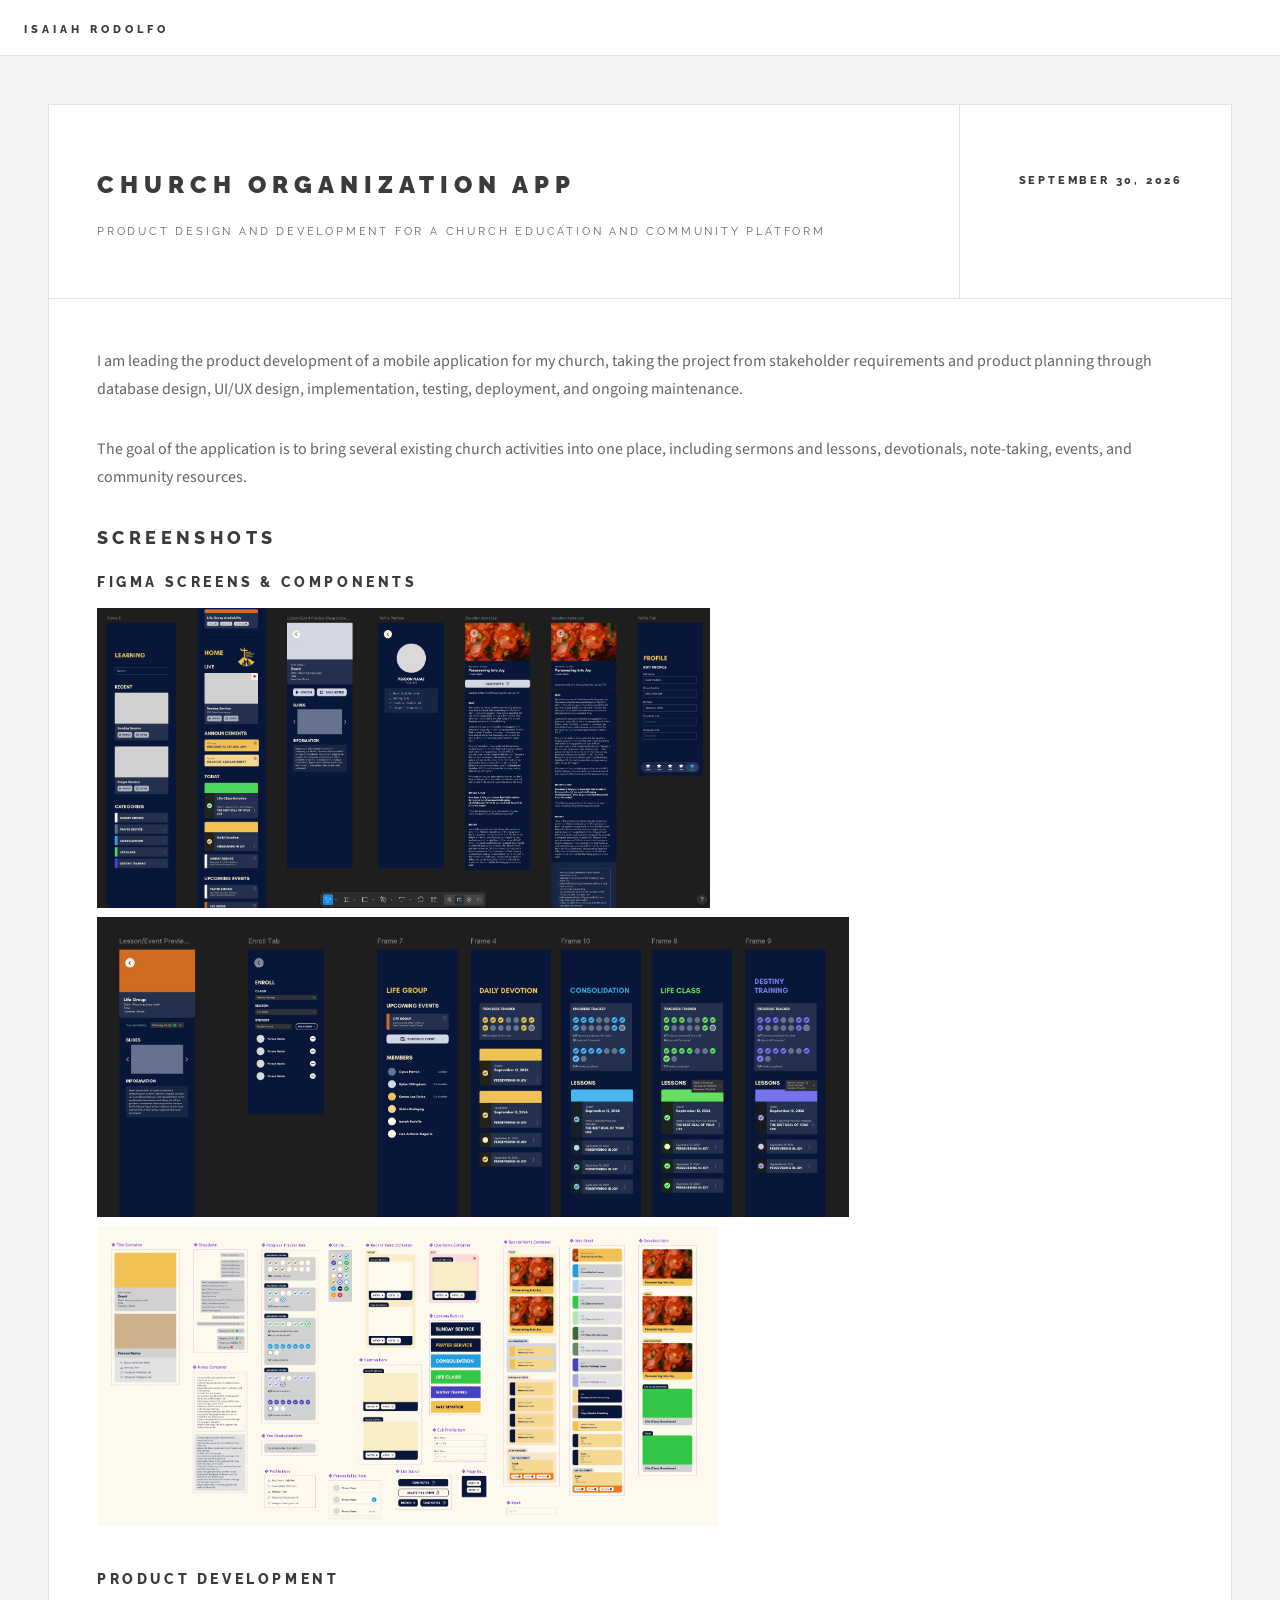
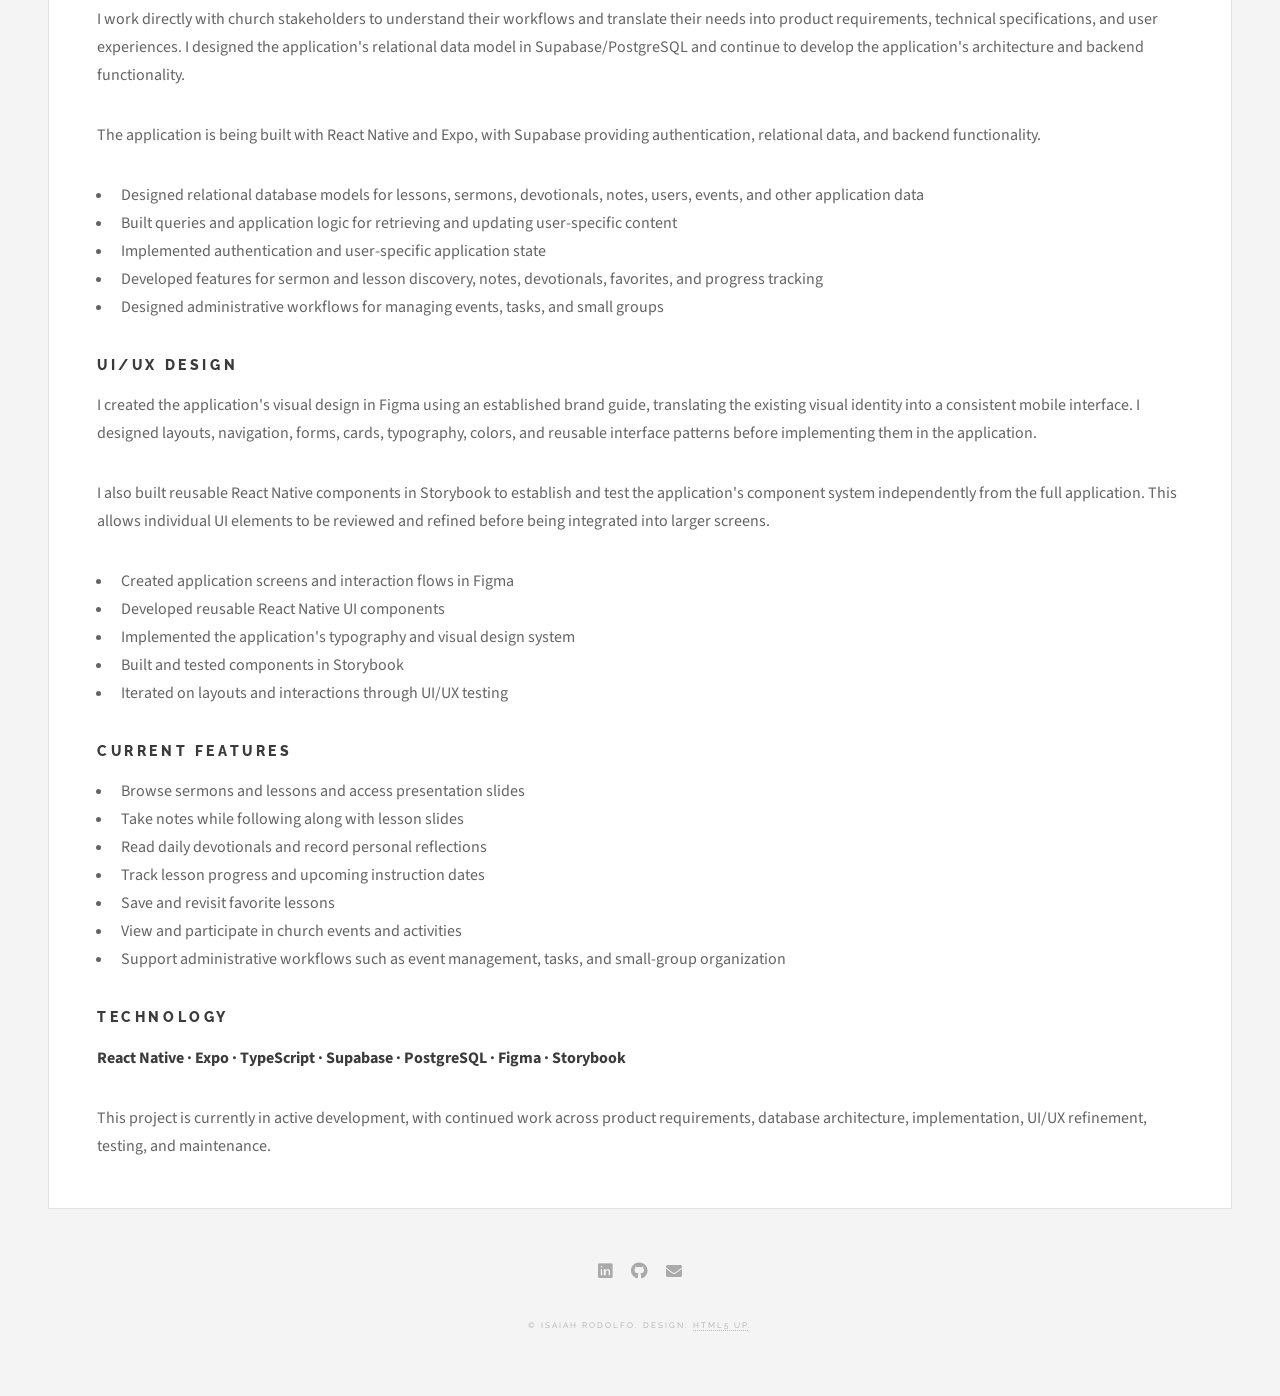
==== church-organization-app.html @ 01a7eeb7 "Change name of church app to church organization app html" ====
<!doctype html>
<!--
	Future Imperfect by HTML5 UP
	html5up.net | @ajlkn
	Free for personal and commercial use under the CCA 3.0 license (html5up.net/license)
-->
<html>
  <head>
    <title>Church Organization App - Isaiah Rodolfo</title>
    <meta charset="utf-8" />
    <meta
      name="viewport"
      content="width=device-width, initial-scale=1, user-scalable=no"
    />
    <link rel="stylesheet" href="assets/css/main.css" />
  </head>
  <body class="single is-preload">
    <div id="wrapper">
      <!-- Header -->
      <header id="header">
        <h1><a href="index.html">Isaiah Rodolfo</a></h1>
      </header>

      <!-- Main -->
      <div id="main">
        <article class="post">
          <header>
            <div class="title">
              <h2><a href="#">Church Organization App</a></h2>
              <p>
                Product design and development for a church education and
                community platform
              </p>
            </div>

            <div class="meta">
              <time class="published" datetime="2026-09-30">
                September 30, 2026
              </time>
            </div>
          </header>

          <p>
            I am leading the product development of a mobile application for my
            church, taking the project from stakeholder requirements and product
            planning through database design, UI/UX design, implementation,
            testing, deployment, and ongoing maintenance.
          </p>

          <p>
            The goal of the application is to bring several existing church
            activities into one place, including sermons and lessons,
            devotionals, note-taking, events, and community resources.
          </p>

          <h2>Screenshots</h2>
          <h3>Figma Screens & Components</h3>
          <img
            height="300"
            src="images/church-organization-app/screens-1.png"
            alt=""
          />
          <img
            height="300"
            src="images/church-organization-app/screens-2.png"
            alt=""
          />
          <img
            height="300"
            src="images/church-organization-app/components.png"
            alt=""
          />
          <p></p>

          <h3>Product Development</h3>

          <p>
            I work directly with church stakeholders to understand their
            workflows and translate their needs into product requirements,
            technical specifications, and user experiences. I designed the
            application's relational data model in Supabase/PostgreSQL and
            continue to develop the application's architecture and backend
            functionality.
          </p>

          <p>
            The application is being built with React Native and Expo, with
            Supabase providing authentication, relational data, and backend
            functionality.
          </p>

          <ul>
            <li>
              Designed relational database models for lessons, sermons,
              devotionals, notes, users, events, and other application data
            </li>
            <li>
              Built queries and application logic for retrieving and updating
              user-specific content
            </li>
            <li>
              Implemented authentication and user-specific application state
            </li>
            <li>
              Developed features for sermon and lesson discovery, notes,
              devotionals, favorites, and progress tracking
            </li>
            <li>
              Designed administrative workflows for managing events, tasks, and
              small groups
            </li>
          </ul>

          <h3>UI/UX Design</h3>

          <p>
            I created the application's visual design in Figma using an
            established brand guide, translating the existing visual identity
            into a consistent mobile interface. I designed layouts, navigation,
            forms, cards, typography, colors, and reusable interface patterns
            before implementing them in the application.
          </p>

          <p>
            I also built reusable React Native components in Storybook to
            establish and test the application's component system independently
            from the full application. This allows individual UI elements to be
            reviewed and refined before being integrated into larger screens.
          </p>

          <ul>
            <li>Created application screens and interaction flows in Figma</li>
            <li>Developed reusable React Native UI components</li>
            <li>
              Implemented the application's typography and visual design system
            </li>
            <li>Built and tested components in Storybook</li>
            <li>Iterated on layouts and interactions through UI/UX testing</li>
          </ul>

          <h3>Current Features</h3>

          <ul>
            <li>Browse sermons and lessons and access presentation slides</li>
            <li>Take notes while following along with lesson slides</li>
            <li>Read daily devotionals and record personal reflections</li>
            <li>Track lesson progress and upcoming instruction dates</li>
            <li>Save and revisit favorite lessons</li>
            <li>View and participate in church events and activities</li>
            <li>
              Support administrative workflows such as event management, tasks,
              and small-group organization
            </li>
          </ul>

          <h3>Technology</h3>

          <p>
            <strong
              >React Native · Expo · TypeScript · Supabase · PostgreSQL · Figma
              · Storybook</strong
            >
          </p>

          <p>
            This project is currently in active development, with continued work
            across product requirements, database architecture, implementation,
            UI/UX refinement, testing, and maintenance.
          </p>

          <footer></footer>
        </article>
      </div>

      <!-- Footer -->
      <section id="footer">
        <ul class="icons">
          <li>
            <a
              href="https://www.linkedin.com/in/isaiah-rodolfo"
              class="icon solid brands fa-linkedin"
            >
              <span class="label">LinkedIn</span>
            </a>
          </li>

          <li>
            <a
              href="https://github.com/isaiahrodolfo"
              class="icon solid brands fa-github"
            >
              <span class="label">GitHub</span>
            </a>
          </li>

          <li>
            <a
              href="mailto:isaiahrodolfo@gmail.com"
              class="icon solid fa-envelope"
            >
              <span class="label">Email</span>
            </a>
          </li>
        </ul>

        <p class="copyright">
          &copy; Isaiah Rodolfo. Design:
          <a href="http://html5up.net">HTML5 UP</a>.
        </p>
      </section>
    </div>

    <!-- Scripts -->
    <script src="assets/js/jquery.min.js"></script>
    <script src="assets/js/browser.min.js"></script>
    <script src="assets/js/breakpoints.min.js"></script>
    <script src="assets/js/util.js"></script>
    <script src="assets/js/main.js"></script>
  </body>
</html>
---- assets/css/main.css ----
@import url(fontawesome-all.min.css);
@import url("https://fonts.googleapis.com/css?family=Source+Sans+Pro:400,700|Raleway:400,800,900");

/*
	Future Imperfect by HTML5 UP
	html5up.net | @ajlkn
	Free for personal and commercial use under the CCA 3.0 license (html5up.net/license)
*/

html,
body,
div,
span,
applet,
object,
iframe,
h1,
h2,
h3,
h4,
h5,
h6,
p,
blockquote,
pre,
a,
abbr,
acronym,
address,
big,
cite,
code,
del,
dfn,
em,
img,
ins,
kbd,
q,
s,
samp,
small,
strike,
strong,
sub,
sup,
tt,
var,
b,
u,
i,
center,
dl,
dt,
dd,
ol,
ul,
li,
fieldset,
form,
label,
legend,
table,
caption,
tbody,
tfoot,
thead,
tr,
th,
td,
article,
aside,
canvas,
details,
embed,
figure,
figcaption,
footer,
header,
hgroup,
menu,
nav,
output,
ruby,
section,
summary,
time,
mark,
audio,
video {
  margin: 0;
  padding: 0;
  border: 0;
  font-size: 100%;
  font: inherit;
  vertical-align: baseline;
}

article,
aside,
details,
figcaption,
figure,
footer,
header,
hgroup,
menu,
nav,
section {
  display: block;
}

body {
  line-height: 1;
}

ol,
ul {
  list-style: none;
}

blockquote,
q {
  quotes: none;
}

blockquote:before,
blockquote:after,
q:before,
q:after {
  content: "";
  content: none;
}

table {
  border-collapse: collapse;
  border-spacing: 0;
}

body {
  -webkit-text-size-adjust: none;
}

mark {
  background-color: transparent;
  color: inherit;
}

input::-moz-focus-inner {
  border: 0;
  padding: 0;
}

input,
select,
textarea {
  -moz-appearance: none;
  -webkit-appearance: none;
  -ms-appearance: none;
  appearance: none;
}

/* Basic */

@-ms-viewport {
  width: device-width;
}

body {
  -ms-overflow-style: scrollbar;
}

@media screen and (max-width: 480px) {
  html,
  body {
    min-width: 320px;
  }
}

html {
  box-sizing: border-box;
}

*,
*:before,
*:after {
  box-sizing: inherit;
}

body {
  background: #f4f4f4;
}

body.is-preload *,
body.is-preload *:before,
body.is-preload *:after {
  -moz-animation: none !important;
  -webkit-animation: none !important;
  -ms-animation: none !important;
  animation: none !important;
  -moz-transition: none !important;
  -webkit-transition: none !important;
  -ms-transition: none !important;
  transition: none !important;
}

/* Type */

body,
input,
select,
textarea {
  color: #646464;
  font-family: "Source Sans Pro", Helvetica, sans-serif;
  font-size: 14pt;
  font-weight: 400;
  line-height: 1.75;
}

@media screen and (max-width: 1680px) {
  body,
  input,
  select,
  textarea {
    font-size: 12pt;
  }
}

@media screen and (max-width: 1280px) {
  body,
  input,
  select,
  textarea {
    font-size: 12pt;
  }
}

@media screen and (max-width: 980px) {
  body,
  input,
  select,
  textarea {
    font-size: 12pt;
  }
}

@media screen and (max-width: 736px) {
  body,
  input,
  select,
  textarea {
    font-size: 12pt;
  }
}

@media screen and (max-width: 480px) {
  body,
  input,
  select,
  textarea {
    font-size: 12pt;
  }
}

a {
  -moz-transition:
    color 0.2s ease,
    border-bottom-color 0.2s ease;
  -webkit-transition:
    color 0.2s ease,
    border-bottom-color 0.2s ease;
  -ms-transition:
    color 0.2s ease,
    border-bottom-color 0.2s ease;
  transition:
    color 0.2s ease,
    border-bottom-color 0.2s ease;
  border-bottom: dotted 1px rgba(160, 160, 160, 0.65);
  color: inherit;
  text-decoration: none;
}

a:before {
  -moz-transition: color 0.2s ease;
  -webkit-transition: color 0.2s ease;
  -ms-transition: color 0.2s ease;
  transition: color 0.2s ease;
}

a:hover {
  border-bottom-color: transparent;
  color: #2ebaae !important;
}

a:hover:before {
  color: #2ebaae !important;
}

strong,
b {
  color: #3c3b3b;
  font-weight: 700;
}

em,
i {
  font-style: italic;
}

p {
  margin: 0 0 2em 0;
}

h1,
h2,
h3,
h4,
h5,
h6 {
  color: #3c3b3b;
  font-family: "Raleway", Helvetica, sans-serif;
  font-weight: 800;
  letter-spacing: 0.25em;
  line-height: 1.65;
  margin: 0 0 1em 0;
  text-transform: uppercase;
}

h1 a,
h2 a,
h3 a,
h4 a,
h5 a,
h6 a {
  color: inherit;
  border-bottom: 0;
}

h2 {
  font-size: 1.1em;
}

h3 {
  font-size: 0.9em;
}

h4 {
  font-size: 0.7em;
}

h5 {
  font-size: 0.7em;
}

h6 {
  font-size: 0.7em;
}

sub {
  font-size: 0.8em;
  position: relative;
  top: 0.5em;
}

sup {
  font-size: 0.8em;
  position: relative;
  top: -0.5em;
}

blockquote {
  border-left: solid 4px rgba(160, 160, 160, 0.3);
  font-style: italic;
  margin: 0 0 2em 0;
  padding: 0.5em 0 0.5em 2em;
}

code {
  background: rgba(160, 160, 160, 0.075);
  border: solid 1px rgba(160, 160, 160, 0.3);
  font-family: "Courier New", monospace;
  font-size: 0.9em;
  margin: 0 0.25em;
  padding: 0.25em 0.65em;
}

pre {
  -webkit-overflow-scrolling: touch;
  font-family: "Courier New", monospace;
  font-size: 0.9em;
  margin: 0 0 2em 0;
}

pre code {
  display: block;
  line-height: 1.75em;
  padding: 1em 1.5em;
  overflow-x: auto;
}

hr {
  border: 0;
  border-bottom: solid 1px rgba(160, 160, 160, 0.3);
  margin: 2em 0;
}

hr.major {
  margin: 3em 0;
}

.align-left {
  text-align: left;
}

.align-center {
  text-align: center;
}

.align-right {
  text-align: right;
}

/* Row */

.row {
  display: flex;
  flex-wrap: wrap;
  box-sizing: border-box;
  align-items: stretch;
}

.row > * {
  box-sizing: border-box;
}

.row.gtr-uniform > * > :last-child {
  margin-bottom: 0;
}

.row.aln-left {
  justify-content: flex-start;
}

.row.aln-center {
  justify-content: center;
}

.row.aln-right {
  justify-content: flex-end;
}

.row.aln-top {
  align-items: flex-start;
}

.row.aln-middle {
  align-items: center;
}

.row.aln-bottom {
  align-items: flex-end;
}

.row > .imp {
  order: -1;
}

.row > .col-1 {
  width: 8.33333%;
}

.row > .off-1 {
  margin-left: 8.33333%;
}

.row > .col-2 {
  width: 16.66667%;
}

.row > .off-2 {
  margin-left: 16.66667%;
}

.row > .col-3 {
  width: 25%;
}

.row > .off-3 {
  margin-left: 25%;
}

.row > .col-4 {
  width: 33.33333%;
}

.row > .off-4 {
  margin-left: 33.33333%;
}

.row > .col-5 {
  width: 41.66667%;
}

.row > .off-5 {
  margin-left: 41.66667%;
}

.row > .col-6 {
  width: 50%;
}

.row > .off-6 {
  margin-left: 50%;
}

.row > .col-7 {
  width: 58.33333%;
}

.row > .off-7 {
  margin-left: 58.33333%;
}

.row > .col-8 {
  width: 66.66667%;
}

.row > .off-8 {
  margin-left: 66.66667%;
}

.row > .col-9 {
  width: 75%;
}

.row > .off-9 {
  margin-left: 75%;
}

.row > .col-10 {
  width: 83.33333%;
}

.row > .off-10 {
  margin-left: 83.33333%;
}

.row > .col-11 {
  width: 91.66667%;
}

.row > .off-11 {
  margin-left: 91.66667%;
}

.row > .col-12 {
  width: 100%;
}

.row > .off-12 {
  margin-left: 100%;
}

.row.gtr-0 {
  margin-top: 0;
  margin-left: 0em;
}

.row.gtr-0 > * {
  padding: 0 0 0 0em;
}

.row.gtr-0.gtr-uniform {
  margin-top: 0em;
}

.row.gtr-0.gtr-uniform > * {
  padding-top: 0em;
}

.row.gtr-25 {
  margin-top: 0;
  margin-left: -0.25em;
}

.row.gtr-25 > * {
  padding: 0 0 0 0.25em;
}

.row.gtr-25.gtr-uniform {
  margin-top: -0.25em;
}

.row.gtr-25.gtr-uniform > * {
  padding-top: 0.25em;
}

.row.gtr-50 {
  margin-top: 0;
  margin-left: -0.5em;
}

.row.gtr-50 > * {
  padding: 0 0 0 0.5em;
}

.row.gtr-50.gtr-uniform {
  margin-top: -0.5em;
}

.row.gtr-50.gtr-uniform > * {
  padding-top: 0.5em;
}

.row {
  margin-top: 0;
  margin-left: -1em;
}

.row > * {
  padding: 0 0 0 1em;
}

.row.gtr-uniform {
  margin-top: -1em;
}

.row.gtr-uniform > * {
  padding-top: 1em;
}

.row.gtr-150 {
  margin-top: 0;
  margin-left: -1.5em;
}

.row.gtr-150 > * {
  padding: 0 0 0 1.5em;
}

.row.gtr-150.gtr-uniform {
  margin-top: -1.5em;
}

.row.gtr-150.gtr-uniform > * {
  padding-top: 1.5em;
}

.row.gtr-200 {
  margin-top: 0;
  margin-left: -2em;
}

.row.gtr-200 > * {
  padding: 0 0 0 2em;
}

.row.gtr-200.gtr-uniform {
  margin-top: -2em;
}

.row.gtr-200.gtr-uniform > * {
  padding-top: 2em;
}

@media screen and (max-width: 1680px) {
  .row {
    display: flex;
    flex-wrap: wrap;
    box-sizing: border-box;
    align-items: stretch;
  }

  .row > * {
    box-sizing: border-box;
  }

  .row.gtr-uniform > * > :last-child {
    margin-bottom: 0;
  }

  .row.aln-left {
    justify-content: flex-start;
  }

  .row.aln-center {
    justify-content: center;
  }

  .row.aln-right {
    justify-content: flex-end;
  }

  .row.aln-top {
    align-items: flex-start;
  }

  .row.aln-middle {
    align-items: center;
  }

  .row.aln-bottom {
    align-items: flex-end;
  }

  .row > .imp-xlarge {
    order: -1;
  }

  .row > .col-1-xlarge {
    width: 8.33333%;
  }

  .row > .off-1-xlarge {
    margin-left: 8.33333%;
  }

  .row > .col-2-xlarge {
    width: 16.66667%;
  }

  .row > .off-2-xlarge {
    margin-left: 16.66667%;
  }

  .row > .col-3-xlarge {
    width: 25%;
  }

  .row > .off-3-xlarge {
    margin-left: 25%;
  }

  .row > .col-4-xlarge {
    width: 33.33333%;
  }

  .row > .off-4-xlarge {
    margin-left: 33.33333%;
  }

  .row > .col-5-xlarge {
    width: 41.66667%;
  }

  .row > .off-5-xlarge {
    margin-left: 41.66667%;
  }

  .row > .col-6-xlarge {
    width: 50%;
  }

  .row > .off-6-xlarge {
    margin-left: 50%;
  }

  .row > .col-7-xlarge {
    width: 58.33333%;
  }

  .row > .off-7-xlarge {
    margin-left: 58.33333%;
  }

  .row > .col-8-xlarge {
    width: 66.66667%;
  }

  .row > .off-8-xlarge {
    margin-left: 66.66667%;
  }

  .row > .col-9-xlarge {
    width: 75%;
  }

  .row > .off-9-xlarge {
    margin-left: 75%;
  }

  .row > .col-10-xlarge {
    width: 83.33333%;
  }

  .row > .off-10-xlarge {
    margin-left: 83.33333%;
  }

  .row > .col-11-xlarge {
    width: 91.66667%;
  }

  .row > .off-11-xlarge {
    margin-left: 91.66667%;
  }

  .row > .col-12-xlarge {
    width: 100%;
  }

  .row > .off-12-xlarge {
    margin-left: 100%;
  }

  .row.gtr-0 {
    margin-top: 0;
    margin-left: 0em;
  }

  .row.gtr-0 > * {
    padding: 0 0 0 0em;
  }

  .row.gtr-0.gtr-uniform {
    margin-top: 0em;
  }

  .row.gtr-0.gtr-uniform > * {
    padding-top: 0em;
  }

  .row.gtr-25 {
    margin-top: 0;
    margin-left: -0.25em;
  }

  .row.gtr-25 > * {
    padding: 0 0 0 0.25em;
  }

  .row.gtr-25.gtr-uniform {
    margin-top: -0.25em;
  }

  .row.gtr-25.gtr-uniform > * {
    padding-top: 0.25em;
  }

  .row.gtr-50 {
    margin-top: 0;
    margin-left: -0.5em;
  }

  .row.gtr-50 > * {
    padding: 0 0 0 0.5em;
  }

  .row.gtr-50.gtr-uniform {
    margin-top: -0.5em;
  }

  .row.gtr-50.gtr-uniform > * {
    padding-top: 0.5em;
  }

  .row {
    margin-top: 0;
    margin-left: -1em;
  }

  .row > * {
    padding: 0 0 0 1em;
  }

  .row.gtr-uniform {
    margin-top: -1em;
  }

  .row.gtr-uniform > * {
    padding-top: 1em;
  }

  .row.gtr-150 {
    margin-top: 0;
    margin-left: -1.5em;
  }

  .row.gtr-150 > * {
    padding: 0 0 0 1.5em;
  }

  .row.gtr-150.gtr-uniform {
    margin-top: -1.5em;
  }

  .row.gtr-150.gtr-uniform > * {
    padding-top: 1.5em;
  }

  .row.gtr-200 {
    margin-top: 0;
    margin-left: -2em;
  }

  .row.gtr-200 > * {
    padding: 0 0 0 2em;
  }

  .row.gtr-200.gtr-uniform {
    margin-top: -2em;
  }

  .row.gtr-200.gtr-uniform > * {
    padding-top: 2em;
  }
}

@media screen and (max-width: 1280px) {
  .row {
    display: flex;
    flex-wrap: wrap;
    box-sizing: border-box;
    align-items: stretch;
  }

  .row > * {
    box-sizing: border-box;
  }

  .row.gtr-uniform > * > :last-child {
    margin-bottom: 0;
  }

  .row.aln-left {
    justify-content: flex-start;
  }

  .row.aln-center {
    justify-content: center;
  }

  .row.aln-right {
    justify-content: flex-end;
  }

  .row.aln-top {
    align-items: flex-start;
  }

  .row.aln-middle {
    align-items: center;
  }

  .row.aln-bottom {
    align-items: flex-end;
  }

  .row > .imp-large {
    order: -1;
  }

  .row > .col-1-large {
    width: 8.33333%;
  }

  .row > .off-1-large {
    margin-left: 8.33333%;
  }

  .row > .col-2-large {
    width: 16.66667%;
  }

  .row > .off-2-large {
    margin-left: 16.66667%;
  }

  .row > .col-3-large {
    width: 25%;
  }

  .row > .off-3-large {
    margin-left: 25%;
  }

  .row > .col-4-large {
    width: 33.33333%;
  }

  .row > .off-4-large {
    margin-left: 33.33333%;
  }

  .row > .col-5-large {
    width: 41.66667%;
  }

  .row > .off-5-large {
    margin-left: 41.66667%;
  }

  .row > .col-6-large {
    width: 50%;
  }

  .row > .off-6-large {
    margin-left: 50%;
  }

  .row > .col-7-large {
    width: 58.33333%;
  }

  .row > .off-7-large {
    margin-left: 58.33333%;
  }

  .row > .col-8-large {
    width: 66.66667%;
  }

  .row > .off-8-large {
    margin-left: 66.66667%;
  }

  .row > .col-9-large {
    width: 75%;
  }

  .row > .off-9-large {
    margin-left: 75%;
  }

  .row > .col-10-large {
    width: 83.33333%;
  }

  .row > .off-10-large {
    margin-left: 83.33333%;
  }

  .row > .col-11-large {
    width: 91.66667%;
  }

  .row > .off-11-large {
    margin-left: 91.66667%;
  }

  .row > .col-12-large {
    width: 100%;
  }

  .row > .off-12-large {
    margin-left: 100%;
  }

  .row.gtr-0 {
    margin-top: 0;
    margin-left: 0em;
  }

  .row.gtr-0 > * {
    padding: 0 0 0 0em;
  }

  .row.gtr-0.gtr-uniform {
    margin-top: 0em;
  }

  .row.gtr-0.gtr-uniform > * {
    padding-top: 0em;
  }

  .row.gtr-25 {
    margin-top: 0;
    margin-left: -0.25em;
  }

  .row.gtr-25 > * {
    padding: 0 0 0 0.25em;
  }

  .row.gtr-25.gtr-uniform {
    margin-top: -0.25em;
  }

  .row.gtr-25.gtr-uniform > * {
    padding-top: 0.25em;
  }

  .row.gtr-50 {
    margin-top: 0;
    margin-left: -0.5em;
  }

  .row.gtr-50 > * {
    padding: 0 0 0 0.5em;
  }

  .row.gtr-50.gtr-uniform {
    margin-top: -0.5em;
  }

  .row.gtr-50.gtr-uniform > * {
    padding-top: 0.5em;
  }

  .row {
    margin-top: 0;
    margin-left: -1em;
  }

  .row > * {
    padding: 0 0 0 1em;
  }

  .row.gtr-uniform {
    margin-top: -1em;
  }

  .row.gtr-uniform > * {
    padding-top: 1em;
  }

  .row.gtr-150 {
    margin-top: 0;
    margin-left: -1.5em;
  }

  .row.gtr-150 > * {
    padding: 0 0 0 1.5em;
  }

  .row.gtr-150.gtr-uniform {
    margin-top: -1.5em;
  }

  .row.gtr-150.gtr-uniform > * {
    padding-top: 1.5em;
  }

  .row.gtr-200 {
    margin-top: 0;
    margin-left: -2em;
  }

  .row.gtr-200 > * {
    padding: 0 0 0 2em;
  }

  .row.gtr-200.gtr-uniform {
    margin-top: -2em;
  }

  .row.gtr-200.gtr-uniform > * {
    padding-top: 2em;
  }
}

@media screen and (max-width: 980px) {
  .row {
    display: flex;
    flex-wrap: wrap;
    box-sizing: border-box;
    align-items: stretch;
  }

  .row > * {
    box-sizing: border-box;
  }

  .row.gtr-uniform > * > :last-child {
    margin-bottom: 0;
  }

  .row.aln-left {
    justify-content: flex-start;
  }

  .row.aln-center {
    justify-content: center;
  }

  .row.aln-right {
    justify-content: flex-end;
  }

  .row.aln-top {
    align-items: flex-start;
  }

  .row.aln-middle {
    align-items: center;
  }

  .row.aln-bottom {
    align-items: flex-end;
  }

  .row > .imp-medium {
    order: -1;
  }

  .row > .col-1-medium {
    width: 8.33333%;
  }

  .row > .off-1-medium {
    margin-left: 8.33333%;
  }

  .row > .col-2-medium {
    width: 16.66667%;
  }

  .row > .off-2-medium {
    margin-left: 16.66667%;
  }

  .row > .col-3-medium {
    width: 25%;
  }

  .row > .off-3-medium {
    margin-left: 25%;
  }

  .row > .col-4-medium {
    width: 33.33333%;
  }

  .row > .off-4-medium {
    margin-left: 33.33333%;
  }

  .row > .col-5-medium {
    width: 41.66667%;
  }

  .row > .off-5-medium {
    margin-left: 41.66667%;
  }

  .row > .col-6-medium {
    width: 50%;
  }

  .row > .off-6-medium {
    margin-left: 50%;
  }

  .row > .col-7-medium {
    width: 58.33333%;
  }

  .row > .off-7-medium {
    margin-left: 58.33333%;
  }

  .row > .col-8-medium {
    width: 66.66667%;
  }

  .row > .off-8-medium {
    margin-left: 66.66667%;
  }

  .row > .col-9-medium {
    width: 75%;
  }

  .row > .off-9-medium {
    margin-left: 75%;
  }

  .row > .col-10-medium {
    width: 83.33333%;
  }

  .row > .off-10-medium {
    margin-left: 83.33333%;
  }

  .row > .col-11-medium {
    width: 91.66667%;
  }

  .row > .off-11-medium {
    margin-left: 91.66667%;
  }

  .row > .col-12-medium {
    width: 100%;
  }

  .row > .off-12-medium {
    margin-left: 100%;
  }

  .row.gtr-0 {
    margin-top: 0;
    margin-left: 0em;
  }

  .row.gtr-0 > * {
    padding: 0 0 0 0em;
  }

  .row.gtr-0.gtr-uniform {
    margin-top: 0em;
  }

  .row.gtr-0.gtr-uniform > * {
    padding-top: 0em;
  }

  .row.gtr-25 {
    margin-top: 0;
    margin-left: -0.25em;
  }

  .row.gtr-25 > * {
    padding: 0 0 0 0.25em;
  }

  .row.gtr-25.gtr-uniform {
    margin-top: -0.25em;
  }

  .row.gtr-25.gtr-uniform > * {
    padding-top: 0.25em;
  }

  .row.gtr-50 {
    margin-top: 0;
    margin-left: -0.5em;
  }

  .row.gtr-50 > * {
    padding: 0 0 0 0.5em;
  }

  .row.gtr-50.gtr-uniform {
    margin-top: -0.5em;
  }

  .row.gtr-50.gtr-uniform > * {
    padding-top: 0.5em;
  }

  .row {
    margin-top: 0;
    margin-left: -1em;
  }

  .row > * {
    padding: 0 0 0 1em;
  }

  .row.gtr-uniform {
    margin-top: -1em;
  }

  .row.gtr-uniform > * {
    padding-top: 1em;
  }

  .row.gtr-150 {
    margin-top: 0;
    margin-left: -1.5em;
  }

  .row.gtr-150 > * {
    padding: 0 0 0 1.5em;
  }

  .row.gtr-150.gtr-uniform {
    margin-top: -1.5em;
  }

  .row.gtr-150.gtr-uniform > * {
    padding-top: 1.5em;
  }

  .row.gtr-200 {
    margin-top: 0;
    margin-left: -2em;
  }

  .row.gtr-200 > * {
    padding: 0 0 0 2em;
  }

  .row.gtr-200.gtr-uniform {
    margin-top: -2em;
  }

  .row.gtr-200.gtr-uniform > * {
    padding-top: 2em;
  }
}

@media screen and (max-width: 736px) {
  .row {
    display: flex;
    flex-wrap: wrap;
    box-sizing: border-box;
    align-items: stretch;
  }

  .row > * {
    box-sizing: border-box;
  }

  .row.gtr-uniform > * > :last-child {
    margin-bottom: 0;
  }

  .row.aln-left {
    justify-content: flex-start;
  }

  .row.aln-center {
    justify-content: center;
  }

  .row.aln-right {
    justify-content: flex-end;
  }

  .row.aln-top {
    align-items: flex-start;
  }

  .row.aln-middle {
    align-items: center;
  }

  .row.aln-bottom {
    align-items: flex-end;
  }

  .row > .imp-small {
    order: -1;
  }

  .row > .col-1-small {
    width: 8.33333%;
  }

  .row > .off-1-small {
    margin-left: 8.33333%;
  }

  .row > .col-2-small {
    width: 16.66667%;
  }

  .row > .off-2-small {
    margin-left: 16.66667%;
  }

  .row > .col-3-small {
    width: 25%;
  }

  .row > .off-3-small {
    margin-left: 25%;
  }

  .row > .col-4-small {
    width: 33.33333%;
  }

  .row > .off-4-small {
    margin-left: 33.33333%;
  }

  .row > .col-5-small {
    width: 41.66667%;
  }

  .row > .off-5-small {
    margin-left: 41.66667%;
  }

  .row > .col-6-small {
    width: 50%;
  }

  .row > .off-6-small {
    margin-left: 50%;
  }

  .row > .col-7-small {
    width: 58.33333%;
  }

  .row > .off-7-small {
    margin-left: 58.33333%;
  }

  .row > .col-8-small {
    width: 66.66667%;
  }

  .row > .off-8-small {
    margin-left: 66.66667%;
  }

  .row > .col-9-small {
    width: 75%;
  }

  .row > .off-9-small {
    margin-left: 75%;
  }

  .row > .col-10-small {
    width: 83.33333%;
  }

  .row > .off-10-small {
    margin-left: 83.33333%;
  }

  .row > .col-11-small {
    width: 91.66667%;
  }

  .row > .off-11-small {
    margin-left: 91.66667%;
  }

  .row > .col-12-small {
    width: 100%;
  }

  .row > .off-12-small {
    margin-left: 100%;
  }

  .row.gtr-0 {
    margin-top: 0;
    margin-left: 0em;
  }

  .row.gtr-0 > * {
    padding: 0 0 0 0em;
  }

  .row.gtr-0.gtr-uniform {
    margin-top: 0em;
  }

  .row.gtr-0.gtr-uniform > * {
    padding-top: 0em;
  }

  .row.gtr-25 {
    margin-top: 0;
    margin-left: -0.25em;
  }

  .row.gtr-25 > * {
    padding: 0 0 0 0.25em;
  }

  .row.gtr-25.gtr-uniform {
    margin-top: -0.25em;
  }

  .row.gtr-25.gtr-uniform > * {
    padding-top: 0.25em;
  }

  .row.gtr-50 {
    margin-top: 0;
    margin-left: -0.5em;
  }

  .row.gtr-50 > * {
    padding: 0 0 0 0.5em;
  }

  .row.gtr-50.gtr-uniform {
    margin-top: -0.5em;
  }

  .row.gtr-50.gtr-uniform > * {
    padding-top: 0.5em;
  }

  .row {
    margin-top: 0;
    margin-left: -1em;
  }

  .row > * {
    padding: 0 0 0 1em;
  }

  .row.gtr-uniform {
    margin-top: -1em;
  }

  .row.gtr-uniform > * {
    padding-top: 1em;
  }

  .row.gtr-150 {
    margin-top: 0;
    margin-left: -1.5em;
  }

  .row.gtr-150 > * {
    padding: 0 0 0 1.5em;
  }

  .row.gtr-150.gtr-uniform {
    margin-top: -1.5em;
  }

  .row.gtr-150.gtr-uniform > * {
    padding-top: 1.5em;
  }

  .row.gtr-200 {
    margin-top: 0;
    margin-left: -2em;
  }

  .row.gtr-200 > * {
    padding: 0 0 0 2em;
  }

  .row.gtr-200.gtr-uniform {
    margin-top: -2em;
  }

  .row.gtr-200.gtr-uniform > * {
    padding-top: 2em;
  }
}

@media screen and (max-width: 480px) {
  .row {
    display: flex;
    flex-wrap: wrap;
    box-sizing: border-box;
    align-items: stretch;
  }

  .row > * {
    box-sizing: border-box;
  }

  .row.gtr-uniform > * > :last-child {
    margin-bottom: 0;
  }

  .row.aln-left {
    justify-content: flex-start;
  }

  .row.aln-center {
    justify-content: center;
  }

  .row.aln-right {
    justify-content: flex-end;
  }

  .row.aln-top {
    align-items: flex-start;
  }

  .row.aln-middle {
    align-items: center;
  }

  .row.aln-bottom {
    align-items: flex-end;
  }

  .row > .imp-xsmall {
    order: -1;
  }

  .row > .col-1-xsmall {
    width: 8.33333%;
  }

  .row > .off-1-xsmall {
    margin-left: 8.33333%;
  }

  .row > .col-2-xsmall {
    width: 16.66667%;
  }

  .row > .off-2-xsmall {
    margin-left: 16.66667%;
  }

  .row > .col-3-xsmall {
    width: 25%;
  }

  .row > .off-3-xsmall {
    margin-left: 25%;
  }

  .row > .col-4-xsmall {
    width: 33.33333%;
  }

  .row > .off-4-xsmall {
    margin-left: 33.33333%;
  }

  .row > .col-5-xsmall {
    width: 41.66667%;
  }

  .row > .off-5-xsmall {
    margin-left: 41.66667%;
  }

  .row > .col-6-xsmall {
    width: 50%;
  }

  .row > .off-6-xsmall {
    margin-left: 50%;
  }

  .row > .col-7-xsmall {
    width: 58.33333%;
  }

  .row > .off-7-xsmall {
    margin-left: 58.33333%;
  }

  .row > .col-8-xsmall {
    width: 66.66667%;
  }

  .row > .off-8-xsmall {
    margin-left: 66.66667%;
  }

  .row > .col-9-xsmall {
    width: 75%;
  }

  .row > .off-9-xsmall {
    margin-left: 75%;
  }

  .row > .col-10-xsmall {
    width: 83.33333%;
  }

  .row > .off-10-xsmall {
    margin-left: 83.33333%;
  }

  .row > .col-11-xsmall {
    width: 91.66667%;
  }

  .row > .off-11-xsmall {
    margin-left: 91.66667%;
  }

  .row > .col-12-xsmall {
    width: 100%;
  }

  .row > .off-12-xsmall {
    margin-left: 100%;
  }

  .row.gtr-0 {
    margin-top: 0;
    margin-left: 0em;
  }

  .row.gtr-0 > * {
    padding: 0 0 0 0em;
  }

  .row.gtr-0.gtr-uniform {
    margin-top: 0em;
  }

  .row.gtr-0.gtr-uniform > * {
    padding-top: 0em;
  }

  .row.gtr-25 {
    margin-top: 0;
    margin-left: -0.25em;
  }

  .row.gtr-25 > * {
    padding: 0 0 0 0.25em;
  }

  .row.gtr-25.gtr-uniform {
    margin-top: -0.25em;
  }

  .row.gtr-25.gtr-uniform > * {
    padding-top: 0.25em;
  }

  .row.gtr-50 {
    margin-top: 0;
    margin-left: -0.5em;
  }

  .row.gtr-50 > * {
    padding: 0 0 0 0.5em;
  }

  .row.gtr-50.gtr-uniform {
    margin-top: -0.5em;
  }

  .row.gtr-50.gtr-uniform > * {
    padding-top: 0.5em;
  }

  .row {
    margin-top: 0;
    margin-left: -1em;
  }

  .row > * {
    padding: 0 0 0 1em;
  }

  .row.gtr-uniform {
    margin-top: -1em;
  }

  .row.gtr-uniform > * {
    padding-top: 1em;
  }

  .row.gtr-150 {
    margin-top: 0;
    margin-left: -1.5em;
  }

  .row.gtr-150 > * {
    padding: 0 0 0 1.5em;
  }

  .row.gtr-150.gtr-uniform {
    margin-top: -1.5em;
  }

  .row.gtr-150.gtr-uniform > * {
    padding-top: 1.5em;
  }

  .row.gtr-200 {
    margin-top: 0;
    margin-left: -2em;
  }

  .row.gtr-200 > * {
    padding: 0 0 0 2em;
  }

  .row.gtr-200.gtr-uniform {
    margin-top: -2em;
  }

  .row.gtr-200.gtr-uniform > * {
    padding-top: 2em;
  }
}

/* Author */

.author {
  display: -moz-flex;
  display: -webkit-flex;
  display: -ms-flex;
  display: flex;
  -moz-flex-direction: row;
  -webkit-flex-direction: row;
  -ms-flex-direction: row;
  flex-direction: row;
  -moz-align-items: center;
  -webkit-align-items: center;
  -ms-align-items: center;
  align-items: center;
  -moz-justify-content: -moz-flex-end;
  -webkit-justify-content: -webkit-flex-end;
  -ms-justify-content: -ms-flex-end;
  justify-content: flex-end;
  border-bottom: 0;
  font-family: "Raleway", Helvetica, sans-serif;
  font-size: 0.6em;
  font-weight: 400;
  letter-spacing: 0.25em;
  text-transform: uppercase;
  white-space: nowrap;
}

.author .name {
  -moz-transition: border-bottom-color 0.2s ease;
  -webkit-transition: border-bottom-color 0.2s ease;
  -ms-transition: border-bottom-color 0.2s ease;
  transition: border-bottom-color 0.2s ease;
  border-bottom: dotted 1px rgba(160, 160, 160, 0.65);
  display: block;
  margin: 0 1.5em 0 0;
}

.author img {
  border-radius: 100%;
  display: block;
  width: 4em;
}

.author:hover .name {
  border-bottom-color: transparent;
}

/* Blurb */

.blurb h2 {
  font-size: 0.8em;
  margin: 0 0 1.5em 0;
}

.blurb h3 {
  font-size: 0.7em;
}

.blurb p {
  font-size: 0.9em;
}

/* Box */

.box {
  border: solid 1px rgba(160, 160, 160, 0.3);
  margin-bottom: 2em;
  padding: 1.5em;
}

.box > :last-child,
.box > :last-child > :last-child,
.box > :last-child > :last-child > :last-child {
  margin-bottom: 0;
}

.box.alt {
  border: 0;
  border-radius: 0;
  padding: 0;
}

/* Button */

input[type="submit"],
input[type="reset"],
input[type="button"],
button,
.button {
  -moz-appearance: none;
  -webkit-appearance: none;
  -ms-appearance: none;
  appearance: none;
  -moz-transition:
    background-color 0.2s ease,
    box-shadow 0.2s ease,
    color 0.2s ease;
  -webkit-transition:
    background-color 0.2s ease,
    box-shadow 0.2s ease,
    color 0.2s ease;
  -ms-transition:
    background-color 0.2s ease,
    box-shadow 0.2s ease,
    color 0.2s ease;
  transition:
    background-color 0.2s ease,
    box-shadow 0.2s ease,
    color 0.2s ease;
  background-color: transparent;
  border: 0;
  box-shadow: inset 0 0 0 1px rgba(160, 160, 160, 0.3);
  color: #3c3b3b !important;
  cursor: pointer;
  display: inline-block;
  font-family: "Raleway", Helvetica, sans-serif;
  font-size: 0.6em;
  font-weight: 800;
  height: 4.8125em;
  letter-spacing: 0.25em;
  line-height: 4.8125em;
  padding: 0 2.5em;
  text-align: center;
  text-decoration: none;
  text-transform: uppercase;
  white-space: nowrap;
}

input[type="submit"]:hover,
input[type="reset"]:hover,
input[type="button"]:hover,
button:hover,
.button:hover {
  box-shadow: inset 0 0 0 1px #2ebaae;
  color: #2ebaae !important;
}

input[type="submit"]:hover:active,
input[type="reset"]:hover:active,
input[type="button"]:hover:active,
button:hover:active,
.button:hover:active {
  background-color: rgba(46, 186, 174, 0.05);
}

input[type="submit"]:before,
input[type="submit"]:after,
input[type="reset"]:before,
input[type="reset"]:after,
input[type="button"]:before,
input[type="button"]:after,
button:before,
button:after,
.button:before,
.button:after {
  color: #aaaaaa;
  position: relative;
}

input[type="submit"]:before,
input[type="reset"]:before,
input[type="button"]:before,
button:before,
.button:before {
  left: -1em;
  padding: 0 0 0 0.75em;
}

input[type="submit"]:after,
input[type="reset"]:after,
input[type="button"]:after,
button:after,
.button:after {
  left: 1em;
  padding: 0 0.75em 0 0;
}

input[type="submit"].fit,
input[type="reset"].fit,
input[type="button"].fit,
button.fit,
.button.fit {
  width: 100%;
}

input[type="submit"].large,
input[type="reset"].large,
input[type="button"].large,
button.large,
.button.large {
  font-size: 0.7em;
  padding: 0 3em;
}

input[type="submit"].small,
input[type="reset"].small,
input[type="button"].small,
button.small,
.button.small {
  font-size: 0.5em;
}

input[type="submit"].disabled,
input[type="submit"]:disabled,
input[type="reset"].disabled,
input[type="reset"]:disabled,
input[type="button"].disabled,
input[type="button"]:disabled,
button.disabled,
button:disabled,
.button.disabled,
.button:disabled {
  pointer-events: none;
  color: rgba(160, 160, 160, 0.3) !important;
}

input[type="submit"].disabled:before,
input[type="submit"]:disabled:before,
input[type="reset"].disabled:before,
input[type="reset"]:disabled:before,
input[type="button"].disabled:before,
input[type="button"]:disabled:before,
button.disabled:before,
button:disabled:before,
.button.disabled:before,
.button:disabled:before {
  color: rgba(160, 160, 160, 0.3) !important;
}

/* Form */

form {
  margin: 0 0 2em 0;
}

form.search {
  text-decoration: none;
  position: relative;
}

form.search:before {
  -moz-osx-font-smoothing: grayscale;
  -webkit-font-smoothing: antialiased;
  display: inline-block;
  font-style: normal;
  font-variant: normal;
  text-rendering: auto;
  line-height: 1;
  text-transform: none !important;
  font-family: "Font Awesome 5 Free";
  font-weight: 900;
}

form.search:before {
  color: #aaaaaa;
  content: "\f002";
  display: block;
  height: 2.75em;
  left: 0;
  line-height: 2.75em;
  position: absolute;
  text-align: center;
  top: 0;
  width: 2.5em;
}

form.search > input:first-child {
  padding-left: 2.5em;
}

label {
  color: #3c3b3b;
  display: block;
  font-size: 0.9em;
  font-weight: 700;
  margin: 0 0 1em 0;
}

input[type="text"],
input[type="password"],
input[type="email"],
input[type="tel"],
select,
textarea {
  -moz-appearance: none;
  -webkit-appearance: none;
  -ms-appearance: none;
  appearance: none;
  background: rgba(160, 160, 160, 0.075);
  border: none;
  border: solid 1px rgba(160, 160, 160, 0.3);
  border-radius: 0;
  color: inherit;
  display: block;
  outline: 0;
  padding: 0 1em;
  text-decoration: none;
  width: 100%;
}

input[type="text"]:invalid,
input[type="password"]:invalid,
input[type="email"]:invalid,
input[type="tel"]:invalid,
select:invalid,
textarea:invalid {
  box-shadow: none;
}

input[type="text"]:focus,
input[type="password"]:focus,
input[type="email"]:focus,
input[type="tel"]:focus,
select:focus,
textarea:focus {
  border-color: #2ebaae;
  box-shadow: inset 0 0 0 1px #2ebaae;
}

.select-wrapper {
  text-decoration: none;
  display: block;
  position: relative;
}

.select-wrapper:before {
  -moz-osx-font-smoothing: grayscale;
  -webkit-font-smoothing: antialiased;
  display: inline-block;
  font-style: normal;
  font-variant: normal;
  text-rendering: auto;
  line-height: 1;
  text-transform: none !important;
  font-family: "Font Awesome 5 Free";
  font-weight: 900;
}

.select-wrapper:before {
  color: rgba(160, 160, 160, 0.3);
  content: "\f078";
  display: block;
  height: 2.75em;
  line-height: 2.75em;
  pointer-events: none;
  position: absolute;
  right: 0;
  text-align: center;
  top: 0;
  width: 2.75em;
}

.select-wrapper select::-ms-expand {
  display: none;
}

select {
  background-image: url("data:image/svg+xml;charset=utf8,%3Csvg xmlns='http://www.w3.org/2000/svg' width='40' height='40' preserveAspectRatio='none' viewBox='0 0 40 40'%3E%3Cpath d='M9.4,12.3l10.4,10.4l10.4-10.4c0.2-0.2,0.5-0.4,0.9-0.4c0.3,0,0.6,0.1,0.9,0.4l3.3,3.3c0.2,0.2,0.4,0.5,0.4,0.9 c0,0.4-0.1,0.6-0.4,0.9L20.7,31.9c-0.2,0.2-0.5,0.4-0.9,0.4c-0.3,0-0.6-0.1-0.9-0.4L4.3,17.3c-0.2-0.2-0.4-0.5-0.4-0.9 c0-0.4,0.1-0.6,0.4-0.9l3.3-3.3c0.2-0.2,0.5-0.4,0.9-0.4S9.1,12.1,9.4,12.3z' fill='rgba(160, 160, 160, 0.3)' /%3E%3C/svg%3E");
  background-size: 1.25rem;
  background-repeat: no-repeat;
  background-position: calc(100% - 1rem) center;
  height: 2.75em;
  padding-right: 2.75em;
  text-overflow: ellipsis;
}

select option {
  color: #3c3b3b;
  background: #ffffff;
}

select:focus::-ms-value {
  background-color: transparent;
}

select::-ms-expand {
  display: none;
}

input[type="text"],
input[type="password"],
input[type="email"],
select {
  height: 2.75em;
}

textarea {
  padding: 0.75em 1em;
}

input[type="checkbox"],
input[type="radio"] {
  -moz-appearance: none;
  -webkit-appearance: none;
  -ms-appearance: none;
  appearance: none;
  display: block;
  float: left;
  margin-right: -2em;
  opacity: 0;
  width: 1em;
  z-index: -1;
}

input[type="checkbox"] + label,
input[type="radio"] + label {
  text-decoration: none;
  color: #646464;
  cursor: pointer;
  display: inline-block;
  font-size: 1em;
  font-weight: 400;
  padding-left: 2.4em;
  padding-right: 0.75em;
  position: relative;
}

input[type="checkbox"] + label:before,
input[type="radio"] + label:before {
  -moz-osx-font-smoothing: grayscale;
  -webkit-font-smoothing: antialiased;
  display: inline-block;
  font-style: normal;
  font-variant: normal;
  text-rendering: auto;
  line-height: 1;
  text-transform: none !important;
  font-family: "Font Awesome 5 Free";
  font-weight: 900;
}

input[type="checkbox"] + label:before,
input[type="radio"] + label:before {
  background: rgba(160, 160, 160, 0.075);
  border: solid 1px rgba(160, 160, 160, 0.3);
  content: "";
  display: inline-block;
  font-size: 0.8em;
  height: 2.0625em;
  left: 0;
  line-height: 2.0625em;
  position: absolute;
  text-align: center;
  top: 0;
  width: 2.0625em;
}

input[type="checkbox"]:checked + label:before,
input[type="radio"]:checked + label:before {
  background: #3c3b3b;
  border-color: #3c3b3b;
  color: #ffffff;
  content: "\f00c";
}

input[type="checkbox"]:focus + label:before,
input[type="radio"]:focus + label:before {
  border-color: #2ebaae;
  box-shadow: 0 0 0 1px #2ebaae;
}

input[type="radio"] + label:before {
  border-radius: 100%;
}

::-webkit-input-placeholder {
  color: #aaaaaa !important;
  opacity: 1;
}

:-moz-placeholder {
  color: #aaaaaa !important;
  opacity: 1;
}

::-moz-placeholder {
  color: #aaaaaa !important;
  opacity: 1;
}

:-ms-input-placeholder {
  color: #aaaaaa !important;
  opacity: 1;
}

/* Icon */

.icon {
  text-decoration: none;
  border-bottom: none;
  position: relative;
}

.icon:before {
  -moz-osx-font-smoothing: grayscale;
  -webkit-font-smoothing: antialiased;
  display: inline-block;
  font-style: normal;
  font-variant: normal;
  text-rendering: auto;
  line-height: 1;
  text-transform: none !important;
  font-family: "Font Awesome 5 Free";
  font-weight: 400;
}

.icon > .label {
  display: none;
}

.icon:before {
  line-height: inherit;
}

.icon.solid:before {
  font-weight: 900;
}

.icon.brands:before {
  font-family: "Font Awesome 5 Brands";
}

.icon.suffix:before {
  float: right;
}

/* Image */

.image {
  border: 0;
  display: inline-block;
  position: relative;
}

.image img {
  display: block;
}

.image.left,
.image.right {
  max-width: 40%;
}

.image.left img,
.image.right img {
  width: 100%;
}

.image.left {
  float: left;
  padding: 0 1.5em 1em 0;
  top: 0.25em;
}

.image.right {
  float: right;
  padding: 0 0 1em 1.5em;
  top: 0.25em;
}

.image.fit {
  display: block;
  margin: 0 0 2em 0;
  width: 100%;
}

.image.fit img {
  width: 100%;
}

.image.featured {
  display: block;
  margin: 0 0 3em 0;
  width: 100%;
}

.image.featured img {
  width: 100%;
}

@media screen and (max-width: 736px) {
  .image.featured {
    margin: 0 0 1.5em 0;
  }
}

.image.main {
  display: block;
  margin: 0 0 3em 0;
  width: 100%;
}

.image.main img {
  width: 100%;
}

/* List */

ol {
  list-style: decimal;
  margin: 0 0 2em 0;
  padding-left: 1.25em;
}

ol li {
  padding-left: 0.25em;
}

ul {
  list-style: disc;
  margin: 0 0 2em 0;
  padding-left: 1em;
}

ul li {
  padding-left: 0.5em;
}

ul.alt {
  list-style: none;
  padding-left: 0;
}

ul.alt li {
  border-top: solid 1px rgba(160, 160, 160, 0.3);
  padding: 0.5em 0;
}

ul.alt li:first-child {
  border-top: 0;
  padding-top: 0;
}

dl {
  margin: 0 0 2em 0;
}

dl dt {
  display: block;
  font-weight: 700;
  margin: 0 0 1em 0;
}

dl dd {
  margin-left: 2em;
}

/* Actions */

ul.actions {
  display: -moz-flex;
  display: -webkit-flex;
  display: -ms-flex;
  display: flex;
  cursor: default;
  list-style: none;
  margin-left: -1em;
  padding-left: 0;
}

ul.actions li {
  padding: 0 0 0 1em;
  vertical-align: middle;
}

ul.actions.special {
  -moz-justify-content: center;
  -webkit-justify-content: center;
  -ms-justify-content: center;
  justify-content: center;
  width: 100%;
  margin-left: 0;
}

ul.actions.special li:first-child {
  padding-left: 0;
}

ul.actions.stacked {
  -moz-flex-direction: column;
  -webkit-flex-direction: column;
  -ms-flex-direction: column;
  flex-direction: column;
  margin-left: 0;
}

ul.actions.stacked li {
  padding: 1.3em 0 0 0;
}

ul.actions.stacked li:first-child {
  padding-top: 0;
}

ul.actions.fit {
  width: calc(100% + 1em);
}

ul.actions.fit li {
  -moz-flex-grow: 1;
  -webkit-flex-grow: 1;
  -ms-flex-grow: 1;
  flex-grow: 1;
  -moz-flex-shrink: 1;
  -webkit-flex-shrink: 1;
  -ms-flex-shrink: 1;
  flex-shrink: 1;
  width: 100%;
}

ul.actions.fit li > * {
  width: 100%;
}

ul.actions.fit.stacked {
  width: 100%;
}

@media screen and (max-width: 480px) {
  ul.actions:not(.fixed) {
    -moz-flex-direction: column;
    -webkit-flex-direction: column;
    -ms-flex-direction: column;
    flex-direction: column;
    margin-left: 0;
    width: 100% !important;
  }

  ul.actions:not(.fixed) li {
    -moz-flex-grow: 1;
    -webkit-flex-grow: 1;
    -ms-flex-grow: 1;
    flex-grow: 1;
    -moz-flex-shrink: 1;
    -webkit-flex-shrink: 1;
    -ms-flex-shrink: 1;
    flex-shrink: 1;
    padding: 1em 0 0 0;
    text-align: center;
    width: 100%;
  }

  ul.actions:not(.fixed) li > * {
    width: 100%;
  }

  ul.actions:not(.fixed) li:first-child {
    padding-top: 0;
  }

  ul.actions:not(.fixed) li input[type="submit"],
  ul.actions:not(.fixed) li input[type="reset"],
  ul.actions:not(.fixed) li input[type="button"],
  ul.actions:not(.fixed) li button,
  ul.actions:not(.fixed) li .button {
    width: 100%;
  }

  ul.actions:not(.fixed) li input[type="submit"].icon:before,
  ul.actions:not(.fixed) li input[type="reset"].icon:before,
  ul.actions:not(.fixed) li input[type="button"].icon:before,
  ul.actions:not(.fixed) li button.icon:before,
  ul.actions:not(.fixed) li .button.icon:before {
    margin-left: -0.5em;
  }
}

/* Icons */

ul.icons {
  cursor: default;
  list-style: none;
  padding-left: 0;
}

ul.icons li {
  display: inline-block;
  padding: 0 1em 0 0;
}

ul.icons li:last-child {
  padding-right: 0;
}

ul.icons li > * {
  border: 0;
}

ul.icons li > * .label {
  display: none;
}

/* Posts */

ul.posts {
  list-style: none;
  padding: 0;
}

ul.posts li {
  border-top: dotted 1px rgba(160, 160, 160, 0.3);
  margin: 1.5em 0 0 0;
  padding: 1.5em 0 0 0;
}

ul.posts li:first-child {
  border-top: 0;
  margin-top: 0;
  padding-top: 0;
}

ul.posts article {
  display: -moz-flex;
  display: -webkit-flex;
  display: -ms-flex;
  display: flex;
  -moz-align-items: -moz-flex-start;
  -webkit-align-items: -webkit-flex-start;
  -ms-align-items: -ms-flex-start;
  align-items: flex-start;
  -moz-flex-direction: row-reverse;
  -webkit-flex-direction: row-reverse;
  -ms-flex-direction: row-reverse;
  flex-direction: row-reverse;
}

ul.posts article .image {
  display: block;
  margin-right: 1.5em;
  min-width: 4em;
  width: 4em;
}

ul.posts article .image img {
  width: 100%;
}

ul.posts article header {
  -moz-flex-grow: 1;
  -webkit-flex-grow: 1;
  -ms-flex-grow: 1;
  flex-grow: 1;
  -ms-flex: 1;
}

ul.posts article header h3 {
  font-size: 0.7em;
  margin-top: 0.125em;
}

ul.posts article header .published {
  display: block;
  font-family: "Raleway", Helvetica, sans-serif;
  font-size: 0.6em;
  font-weight: 400;
  letter-spacing: 0.25em;
  margin: -0.625em 0 1.7em 0;
  text-transform: uppercase;
}

ul.posts article header > :last-child {
  margin-bottom: 0;
}

/* Mini Post */

.mini-post {
  display: -moz-flex;
  display: -webkit-flex;
  display: -ms-flex;
  display: flex;
  -moz-flex-direction: column-reverse;
  -webkit-flex-direction: column-reverse;
  -ms-flex-direction: column-reverse;
  flex-direction: column-reverse;
  background: #ffffff;
  border: solid 1px rgba(160, 160, 160, 0.3);
  margin: 0 0 2em 0;
}

.mini-post .image {
  overflow: hidden;
  width: 100%;
}

.mini-post .image img {
  -moz-transition: -moz-transform 0.2s ease-out;
  -webkit-transition: -webkit-transform 0.2s ease-out;
  -ms-transition: -ms-transform 0.2s ease-out;
  transition: transform 0.2s ease-out;
  width: 100%;
}

.mini-post .image:hover img {
  -moz-transform: scale(1.05);
  -webkit-transform: scale(1.05);
  -ms-transform: scale(1.05);
  transform: scale(1.05);
}

.mini-post header {
  padding: 1.25em 4.25em 0.1em 1.25em;
  min-height: 4em;
  position: relative;
  -moz-flex-grow: 1;
  -webkit-flex-grow: 1;
  -ms-flex-grow: 1;
  flex-grow: 1;
}

.mini-post header h3 {
  font-size: 0.7em;
}

.mini-post header .published {
  display: block;
  font-family: "Raleway", Helvetica, sans-serif;
  font-size: 0.6em;
  font-weight: 400;
  letter-spacing: 0.25em;
  margin: -0.625em 0 1.7em 0;
  text-transform: uppercase;
}

.mini-post header .author {
  position: absolute;
  right: 2em;
  top: 2em;
}

.mini-posts {
  margin: 0 0 2em 0;
}

@media screen and (max-width: 1280px) {
  .mini-posts {
    display: -moz-flex;
    display: -webkit-flex;
    display: -ms-flex;
    display: flex;
    -moz-flex-wrap: wrap;
    -webkit-flex-wrap: wrap;
    -ms-flex-wrap: wrap;
    flex-wrap: wrap;
    width: calc(100% + 2em);
  }

  .mini-posts > * {
    margin: 2em 2em 0 0;
    width: calc(50% - 2em);
  }

  .mini-posts > :nth-child(-n + 2) {
    margin-top: 0;
  }
}

@media screen and (max-width: 480px) {
  .mini-posts {
    display: block;
    width: 100%;
  }

  .mini-posts > * {
    margin: 0 0 2em 0;
    width: 100%;
  }
}

/* Post */

.post {
  padding: 3em 3em 1em 3em;
  background: #ffffff;
  border: solid 1px rgba(160, 160, 160, 0.3);
  margin: 0 0 3em 0;
  position: relative;
}

.post > header {
  display: -moz-flex;
  display: -webkit-flex;
  display: -ms-flex;
  display: flex;
  border-bottom: solid 1px rgba(160, 160, 160, 0.3);
  left: -3em;
  margin: -3em 0 3em 0;
  position: relative;
  width: calc(100% + 6em);
}

.post > header .title {
  -moz-flex-grow: 1;
  -webkit-flex-grow: 1;
  -ms-flex-grow: 1;
  flex-grow: 1;
  -ms-flex: 1;
  padding: 3.75em 3em 3.3em 3em;
}

.post > header .title h2 {
  font-weight: 900;
  font-size: 1.5em;
}

.post > header .title > :last-child {
  margin-bottom: 0;
}

.post > header .meta {
  padding: 3.75em 3em 1.75em 3em;
  border-left: solid 1px rgba(160, 160, 160, 0.3);
  min-width: 17em;
  text-align: right;
  width: 17em;
}

.post > header .meta > * {
  margin: 0 0 1em 0;
}

.post > header .meta > :last-child {
  margin-bottom: 0;
}

.post > header .meta .published {
  color: #3c3b3b;
  display: block;
  font-family: "Raleway", Helvetica, sans-serif;
  font-size: 0.7em;
  font-weight: 800;
  letter-spacing: 0.25em;
  margin-top: 0.5em;
  text-transform: uppercase;
  white-space: nowrap;
}

.post > a.image.featured {
  overflow: hidden;
}

.post > a.image.featured img {
  -moz-transition: -moz-transform 0.2s ease-out;
  -webkit-transition: -webkit-transform 0.2s ease-out;
  -ms-transition: -ms-transform 0.2s ease-out;
  transition: transform 0.2s ease-out;
}

.post > a.image.featured:hover img {
  -moz-transform: scale(1.05);
  -webkit-transform: scale(1.05);
  -ms-transform: scale(1.05);
  transform: scale(1.05);
}

.post > footer {
  display: -moz-flex;
  display: -webkit-flex;
  display: -ms-flex;
  display: flex;
  -moz-align-items: center;
  -webkit-align-items: center;
  -ms-align-items: center;
  align-items: center;
}

.post > footer .actions {
  -moz-flex-grow: 1;
  -webkit-flex-grow: 1;
  -ms-flex-grow: 1;
  flex-grow: 1;
}

.post > footer .stats {
  cursor: default;
  list-style: none;
  padding: 0;
}

.post > footer .stats li {
  border-left: solid 1px rgba(160, 160, 160, 0.3);
  display: inline-block;
  font-family: "Raleway", Helvetica, sans-serif;
  font-size: 0.6em;
  font-weight: 400;
  letter-spacing: 0.25em;
  line-height: 1;
  margin: 0 0 0 2em;
  padding: 0 0 0 2em;
  text-transform: uppercase;
}

.post > footer .stats li:first-child {
  border-left: 0;
  margin-left: 0;
  padding-left: 0;
}

.post > footer .stats li .icon {
  border-bottom: 0;
}

.post > footer .stats li .icon:before {
  color: rgba(160, 160, 160, 0.3);
  margin-right: 0.75em;
}

@media screen and (max-width: 980px) {
  .post {
    border-left: 0;
    border-right: 0;
    left: -3em;
    width: calc(100% + (3em * 2));
  }

  .post > header {
    -moz-flex-direction: column;
    -webkit-flex-direction: column;
    -ms-flex-direction: column;
    flex-direction: column;
    padding: 3.75em 3em 1.25em 3em;
    border-left: 0;
  }

  .post > header .title {
    -ms-flex: 0 1 auto;
    margin: 0 0 2em 0;
    padding: 0;
    text-align: center;
  }

  .post > header .meta {
    -moz-align-items: center;
    -webkit-align-items: center;
    -ms-align-items: center;
    align-items: center;
    display: -moz-flex;
    display: -webkit-flex;
    display: -ms-flex;
    display: flex;
    -moz-justify-content: center;
    -webkit-justify-content: center;
    -ms-justify-content: center;
    justify-content: center;
    border-left: 0;
    margin: 0 0 2em 0;
    padding-top: 0;
    padding: 0;
    text-align: left;
    width: 100%;
  }

  .post > header .meta > * {
    border-left: solid 1px rgba(160, 160, 160, 0.3);
    margin-left: 2em;
    padding-left: 2em;
  }

  .post > header .meta > :first-child {
    border-left: 0;
    margin-left: 0;
    padding-left: 0;
  }

  .post > header .meta .published {
    margin-bottom: 0;
    margin-top: 0;
  }

  .post > header .meta .author {
    -moz-flex-direction: row-reverse;
    -webkit-flex-direction: row-reverse;
    -ms-flex-direction: row-reverse;
    flex-direction: row-reverse;
    margin-bottom: 0;
  }

  .post > header .meta .author .name {
    margin: 0 0 0 1.5em;
  }

  .post > header .meta .author img {
    width: 3.5em;
  }
}

@media screen and (max-width: 736px) {
  .post {
    padding: 1.5em 1.5em 0.1em 1.5em;
    left: -1.5em;
    margin: 0 0 2em 0;
    width: calc(100% + (1.5em * 2));
  }

  .post > header {
    padding: 3em 1.5em 0.5em 1.5em;
    left: -1.5em;
    margin: -1.5em 0 1.5em 0;
    width: calc(100% + 3em);
  }

  .post > header .title h2 {
    font-size: 1.1em;
  }
}

@media screen and (max-width: 480px) {
  .post > header .meta {
    -moz-align-items: center;
    -webkit-align-items: center;
    -ms-align-items: center;
    align-items: center;
    -moz-flex-direction: column;
    -webkit-flex-direction: column;
    -ms-flex-direction: column;
    flex-direction: column;
  }

  .post > header .meta > * {
    border-left: 0;
    margin: 1em 0 0 0;
    padding-left: 0;
  }

  .post > header .meta .author .name {
    display: none;
  }

  .post > .image.featured {
    margin-left: -1.5em;
    margin-top: calc(-1.5em - 1px);
    width: calc(100% + 3em);
  }

  .post > footer {
    -moz-align-items: -moz-stretch;
    -webkit-align-items: -webkit-stretch;
    -ms-align-items: -ms-stretch;
    align-items: stretch;
    -moz-flex-direction: column-reverse;
    -webkit-flex-direction: column-reverse;
    -ms-flex-direction: column-reverse;
    flex-direction: column-reverse;
  }

  .post > footer .stats {
    text-align: center;
  }

  .post > footer .stats li {
    margin: 0 0 0 1.25em;
    padding: 0 0 0 1.25em;
  }
}

/* Section/Article */

section.special,
article.special {
  text-align: center;
}

header p {
  font-family: "Raleway", Helvetica, sans-serif;
  font-size: 0.7em;
  font-weight: 400;
  letter-spacing: 0.25em;
  line-height: 2.5;
  margin-top: -1em;
  text-transform: uppercase;
}

/* Table */

.table-wrapper {
  -webkit-overflow-scrolling: touch;
  overflow-x: auto;
}

table {
  margin: 0 0 2em 0;
  width: 100%;
}

table tbody tr {
  border: solid 1px rgba(160, 160, 160, 0.3);
  border-left: 0;
  border-right: 0;
}

table tbody tr:nth-child(2n + 1) {
  background-color: rgba(160, 160, 160, 0.075);
}

table td {
  padding: 0.75em 0.75em;
}

table th {
  color: #3c3b3b;
  font-size: 0.9em;
  font-weight: 700;
  padding: 0 0.75em 0.75em 0.75em;
  text-align: left;
}

table thead {
  border-bottom: solid 2px rgba(160, 160, 160, 0.3);
}

table tfoot {
  border-top: solid 2px rgba(160, 160, 160, 0.3);
}

table.alt {
  border-collapse: separate;
}

table.alt tbody tr td {
  border: solid 1px rgba(160, 160, 160, 0.3);
  border-left-width: 0;
  border-top-width: 0;
}

table.alt tbody tr td:first-child {
  border-left-width: 1px;
}

table.alt tbody tr:first-child td {
  border-top-width: 1px;
}

table.alt thead {
  border-bottom: 0;
}

table.alt tfoot {
  border-top: 0;
}

/* Header */

body {
  padding-top: 3.5em;
}

#header {
  display: -moz-flex;
  display: -webkit-flex;
  display: -ms-flex;
  display: flex;
  -moz-justify-content: space-between;
  -webkit-justify-content: space-between;
  -ms-justify-content: space-between;
  justify-content: space-between;
  background-color: #ffffff;
  border-bottom: solid 1px rgba(160, 160, 160, 0.3);
  height: 3.5em;
  left: 0;
  line-height: 3.5em;
  position: fixed;
  top: 0;
  width: 100%;
  z-index: 10000;
}

#header a {
  color: inherit;
  text-decoration: none;
}

#header ul {
  list-style: none;
  margin: 0;
  padding-left: 0;
}

#header ul li {
  display: inline-block;
  padding-left: 0;
}

#header h1 {
  height: inherit;
  line-height: inherit;
  padding: 0 0 0 1.5em;
  white-space: nowrap;
}

#header h1 a {
  font-size: 0.7em;
}

#header .links {
  -moz-flex: 1;
  -webkit-flex: 1;
  -ms-flex: 1;
  flex: 1;
  border-left: solid 1px rgba(160, 160, 160, 0.3);
  height: inherit;
  line-height: inherit;
  margin-left: 1.5em;
  overflow: hidden;
  padding-left: 1.5em;
}

#header .links ul li {
  border-left: solid 1px rgba(160, 160, 160, 0.3);
  line-height: 1;
  margin-left: 1em;
  padding-left: 1em;
}

#header .links ul li:first-child {
  border-left: 0;
  margin-left: 0;
  padding-left: 0;
}

#header .links ul li a {
  border-bottom: 0;
  font-family: "Raleway", Helvetica, sans-serif;
  font-size: 0.7em;
  font-weight: 400;
  letter-spacing: 0.25em;
  text-transform: uppercase;
}

#header .main {
  height: inherit;
  line-height: inherit;
  text-align: right;
}

#header .main ul {
  height: inherit;
  line-height: inherit;
}

#header .main ul li {
  border-left: solid 1px rgba(160, 160, 160, 0.3);
  height: inherit;
  line-height: inherit;
  white-space: nowrap;
}

#header .main ul li > * {
  display: block;
  float: left;
}

#header .main ul li > a {
  text-decoration: none;
  border-bottom: 0;
  color: #aaaaaa;
  overflow: hidden;
  position: relative;
  text-indent: 4em;
  width: 4em;
}

#header .main ul li > a:before {
  -moz-osx-font-smoothing: grayscale;
  -webkit-font-smoothing: antialiased;
  display: inline-block;
  font-style: normal;
  font-variant: normal;
  text-rendering: auto;
  line-height: 1;
  text-transform: none !important;
  font-family: "Font Awesome 5 Free";
  font-weight: 900;
}

#header .main ul li > a:before {
  display: block;
  height: inherit;
  left: 0;
  line-height: inherit;
  position: absolute;
  text-align: center;
  text-indent: 0;
  top: 0;
  width: inherit;
}

#header form {
  margin: 0;
}

#header form input {
  display: inline-block;
  height: 2.5em;
  position: relative;
  top: -2px;
  vertical-align: middle;
}

#header #search {
  -moz-transition: all 0.5s ease;
  -webkit-transition: all 0.5s ease;
  -ms-transition: all 0.5s ease;
  transition: all 0.5s ease;
  max-width: 0;
  opacity: 0;
  overflow: hidden;
  padding: 0;
  white-space: nowrap;
}

#header #search input {
  width: 12em;
}

#header #search.visible {
  max-width: 12.5em;
  opacity: 1;
  padding: 0 0.5em 0 0;
}

@media screen and (max-width: 980px) {
  #header .links {
    display: none;
  }
}

@media screen and (max-width: 736px) {
  #header {
    height: 2.75em;
    line-height: 2.75em;
  }

  #header h1 {
    padding: 0 0 0 1em;
  }

  #header .main .search {
    display: none;
  }
}

/* Wrapper */

#wrapper {
  display: -moz-flex;
  display: -webkit-flex;
  display: -ms-flex;
  display: flex;
  -moz-flex-direction: row-reverse;
  -webkit-flex-direction: row-reverse;
  -ms-flex-direction: row-reverse;
  flex-direction: row-reverse;
  -moz-transition: opacity 0.5s ease;
  -webkit-transition: opacity 0.5s ease;
  -ms-transition: opacity 0.5s ease;
  transition: opacity 0.5s ease;
  margin: 0 auto;
  max-width: 100%;
  opacity: 1;
  padding: 4.5em;
  width: 90em;
}

body.is-menu-visible #wrapper {
  opacity: 0.15;
}

@media screen and (max-width: 1680px) {
  #wrapper {
    padding: 3em;
  }
}

@media screen and (max-width: 1280px) {
  #wrapper {
    display: block;
  }
}

@media screen and (max-width: 736px) {
  #wrapper {
    padding: 1.5em;
  }
}

body.single #wrapper {
  display: block;
}

/* Main */

#main {
  -moz-flex-grow: 1;
  -webkit-flex-grow: 1;
  -ms-flex-grow: 1;
  flex-grow: 1;
  -ms-flex: 1;
  width: 100%;
}

/* Sidebar */

#sidebar {
  margin-right: 3em;
  min-width: 22em;
  width: 22em;
}

#sidebar > * {
  border-top: solid 1px rgba(160, 160, 160, 0.3);
  margin: 3em 0 0 0;
  padding: 3em 0 0 0;
}

#sidebar > :first-child {
  border-top: 0;
  margin-top: 0;
  padding-top: 0;
}

@media screen and (max-width: 1280px) {
  #sidebar {
    border-top: solid 1px rgba(160, 160, 160, 0.3);
    margin: 3em 0 0 0;
    min-width: 0;
    padding: 3em 0 0 0;
    width: 100%;
    overflow-x: hidden;
  }
}

/* Intro */

#intro .logo {
  border-bottom: 0;
  display: inline-block;
  margin: 0 0 1em 0;
  overflow: hidden;
  position: relative;
  width: 4em;
}

#intro .logo:before {
  background-image: url("data:image/svg+xml;charset=utf8,%3Csvg xmlns='http://www.w3.org/2000/svg' width='100px' height='100px' viewBox='0 0 100 100' preserveAspectRatio='none' zoomAndPan='disable'%3E%3Cpolygon points='0,0 100,0 100,25 50,0 0,25' style='fill:%23f4f4f4' /%3E%3Cpolygon points='0,100 100,100 100,75 50,100 0,75' style='fill:%23f4f4f4' /%3E%3C/svg%3E");
  background-position: top left;
  background-repeat: no-repeat;
  background-size: 100% 100%;
  content: "";
  display: block;
  height: 100%;
  left: 0;
  position: absolute;
  top: 0;
  width: 100%;
}

#intro .logo img {
  display: block;
  margin-left: -0.25em;
  width: 4.5em;
}

#intro header h2 {
  font-size: 2em;
  font-weight: 900;
}

#intro header p {
  font-size: 0.8em;
}

@media screen and (max-width: 1280px) {
  #intro {
    margin: 0 0 3em 0;
    text-align: center;
  }

  #intro header h2 {
    font-size: 2em;
  }

  #intro header p {
    font-size: 0.7em;
  }
}

@media screen and (max-width: 736px) {
  #intro {
    margin: 0 0 1.5em 0;
    padding: 1.25em 0;
  }

  #intro > :last-child {
    margin-bottom: 0;
  }

  #intro .logo {
    margin: 0 0 0.5em 0;
  }

  #intro header h2 {
    font-size: 1.25em;
  }

  #intro header > :last-child {
    margin-bottom: 0;
  }
}

/* Footer */

#footer .icons {
  color: #aaaaaa;
}

#footer .copyright {
  color: #aaaaaa;
  font-family: "Raleway", Helvetica, sans-serif;
  font-size: 0.5em;
  font-weight: 400;
  letter-spacing: 0.25em;
  text-transform: uppercase;
}

body.single #footer {
  text-align: center;
}

/* Menu */

#menu {
  -moz-transform: translateX(25em);
  -webkit-transform: translateX(25em);
  -ms-transform: translateX(25em);
  transform: translateX(25em);
  -moz-transition:
    -moz-transform 0.5s ease,
    visibility 0.5s;
  -webkit-transition:
    -webkit-transform 0.5s ease,
    visibility 0.5s;
  -ms-transition:
    -ms-transform 0.5s ease,
    visibility 0.5s;
  transition:
    transform 0.5s ease,
    visibility 0.5s;
  -webkit-overflow-scrolling: touch;
  background: #ffffff;
  border-left: solid 1px rgba(160, 160, 160, 0.3);
  box-shadow: none;
  height: 100%;
  max-width: 80%;
  overflow-y: auto;
  position: fixed;
  right: 0;
  top: 0;
  visibility: hidden;
  width: 25em;
  z-index: 10002;
}

#menu > * {
  border-top: solid 1px rgba(160, 160, 160, 0.3);
  padding: 3em;
}

#menu > * > :last-child {
  margin-bottom: 0;
}

#menu > :first-child {
  border-top: 0;
}

#menu .links {
  list-style: none;
  padding: 0;
}

#menu .links > li {
  border: 0;
  border-top: dotted 1px rgba(160, 160, 160, 0.3);
  margin: 1.5em 0 0 0;
  padding: 1.5em 0 0 0;
}

#menu .links > li a {
  display: block;
  border-bottom: 0;
}

#menu .links > li a h3 {
  -moz-transition: color 0.2s ease;
  -webkit-transition: color 0.2s ease;
  -ms-transition: color 0.2s ease;
  transition: color 0.2s ease;
  font-size: 0.7em;
}

#menu .links > li a p {
  font-family: "Raleway", Helvetica, sans-serif;
  font-size: 0.6em;
  font-weight: 400;
  letter-spacing: 0.25em;
  margin-bottom: 0;
  text-decoration: none;
  text-transform: uppercase;
}

#menu .links > li a:hover h3 {
  color: #2ebaae;
}

#menu .links > li:first-child {
  border-top: 0;
  margin-top: 0;
  padding-top: 0;
}

body.is-menu-visible #menu {
  -moz-transform: translateX(0);
  -webkit-transform: translateX(0);
  -ms-transform: translateX(0);
  transform: translateX(0);
  visibility: visible;
}

@media screen and (max-width: 736px) {
  #menu > * {
    padding: 1.5em;
  }
}
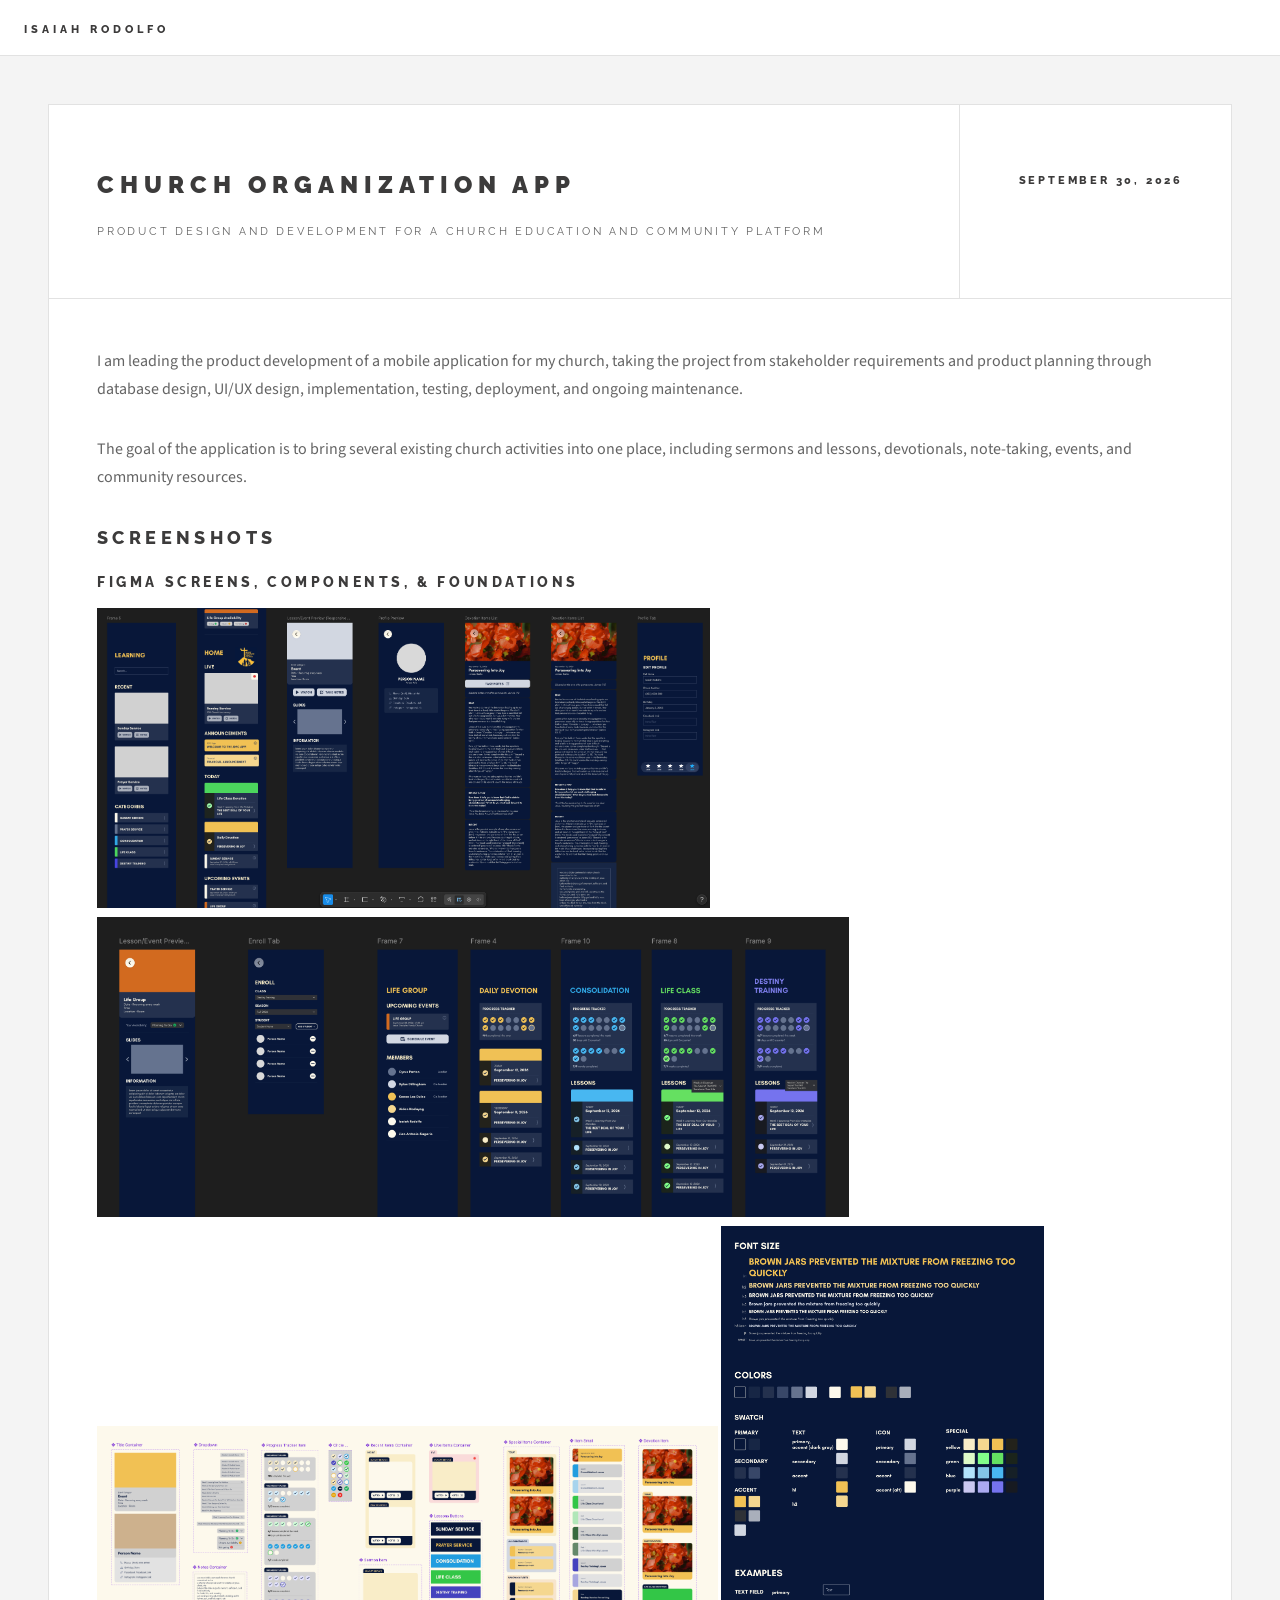
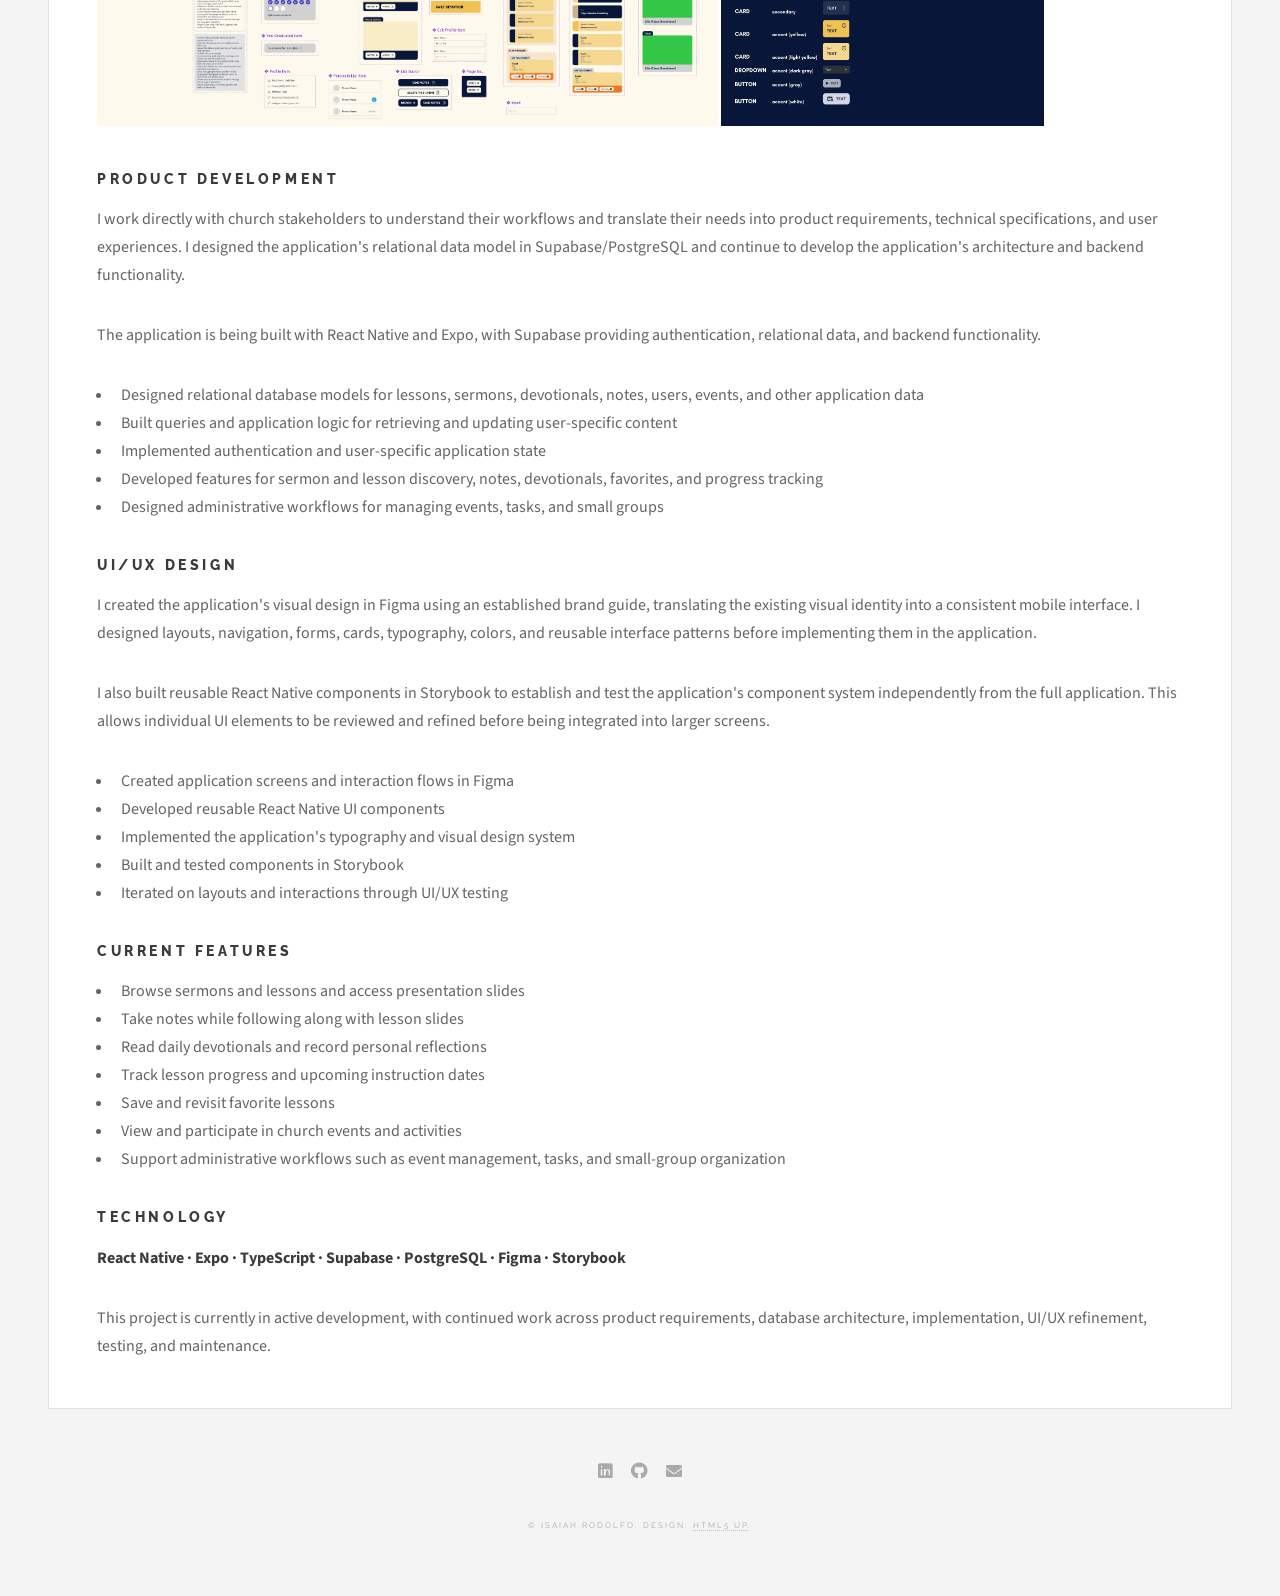
==== commit 7a582407: "Add foundations Figma page" ====
--- a/church-organization-app.html
+++ b/church-organization-app.html
@@ -54,7 +54,7 @@
           </p>
 
           <h2>Screenshots</h2>
-          <h3>Figma Screens & Components</h3>
+          <h3>Figma Screens, Components, & Foundations</h3>
           <img
             height="300"
             src="images/church-organization-app/screens-1.png"
@@ -68,6 +68,11 @@
           <img
             height="300"
             src="images/church-organization-app/components.png"
+            alt=""
+          />
+          <img
+            height="500"
+            src="images/church-organization-app/foundations.png"
             alt=""
           />
           <p></p>
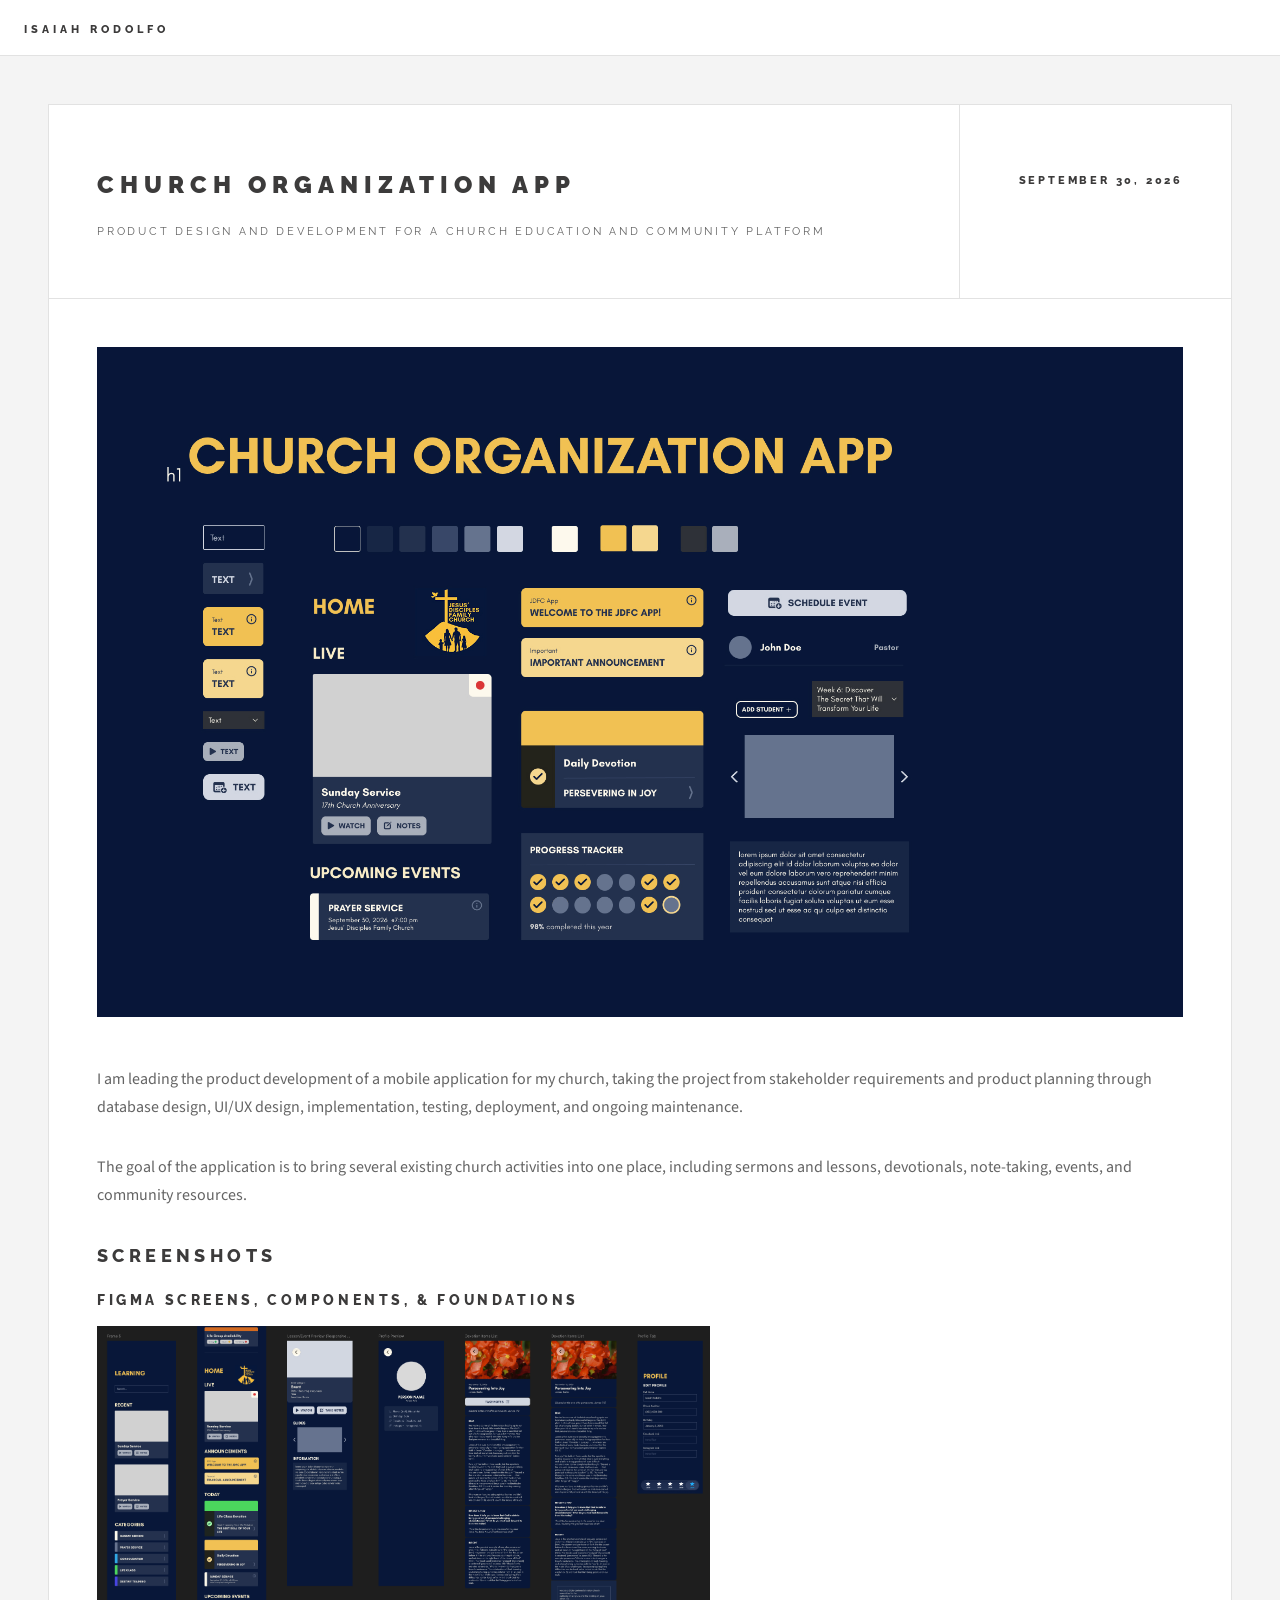
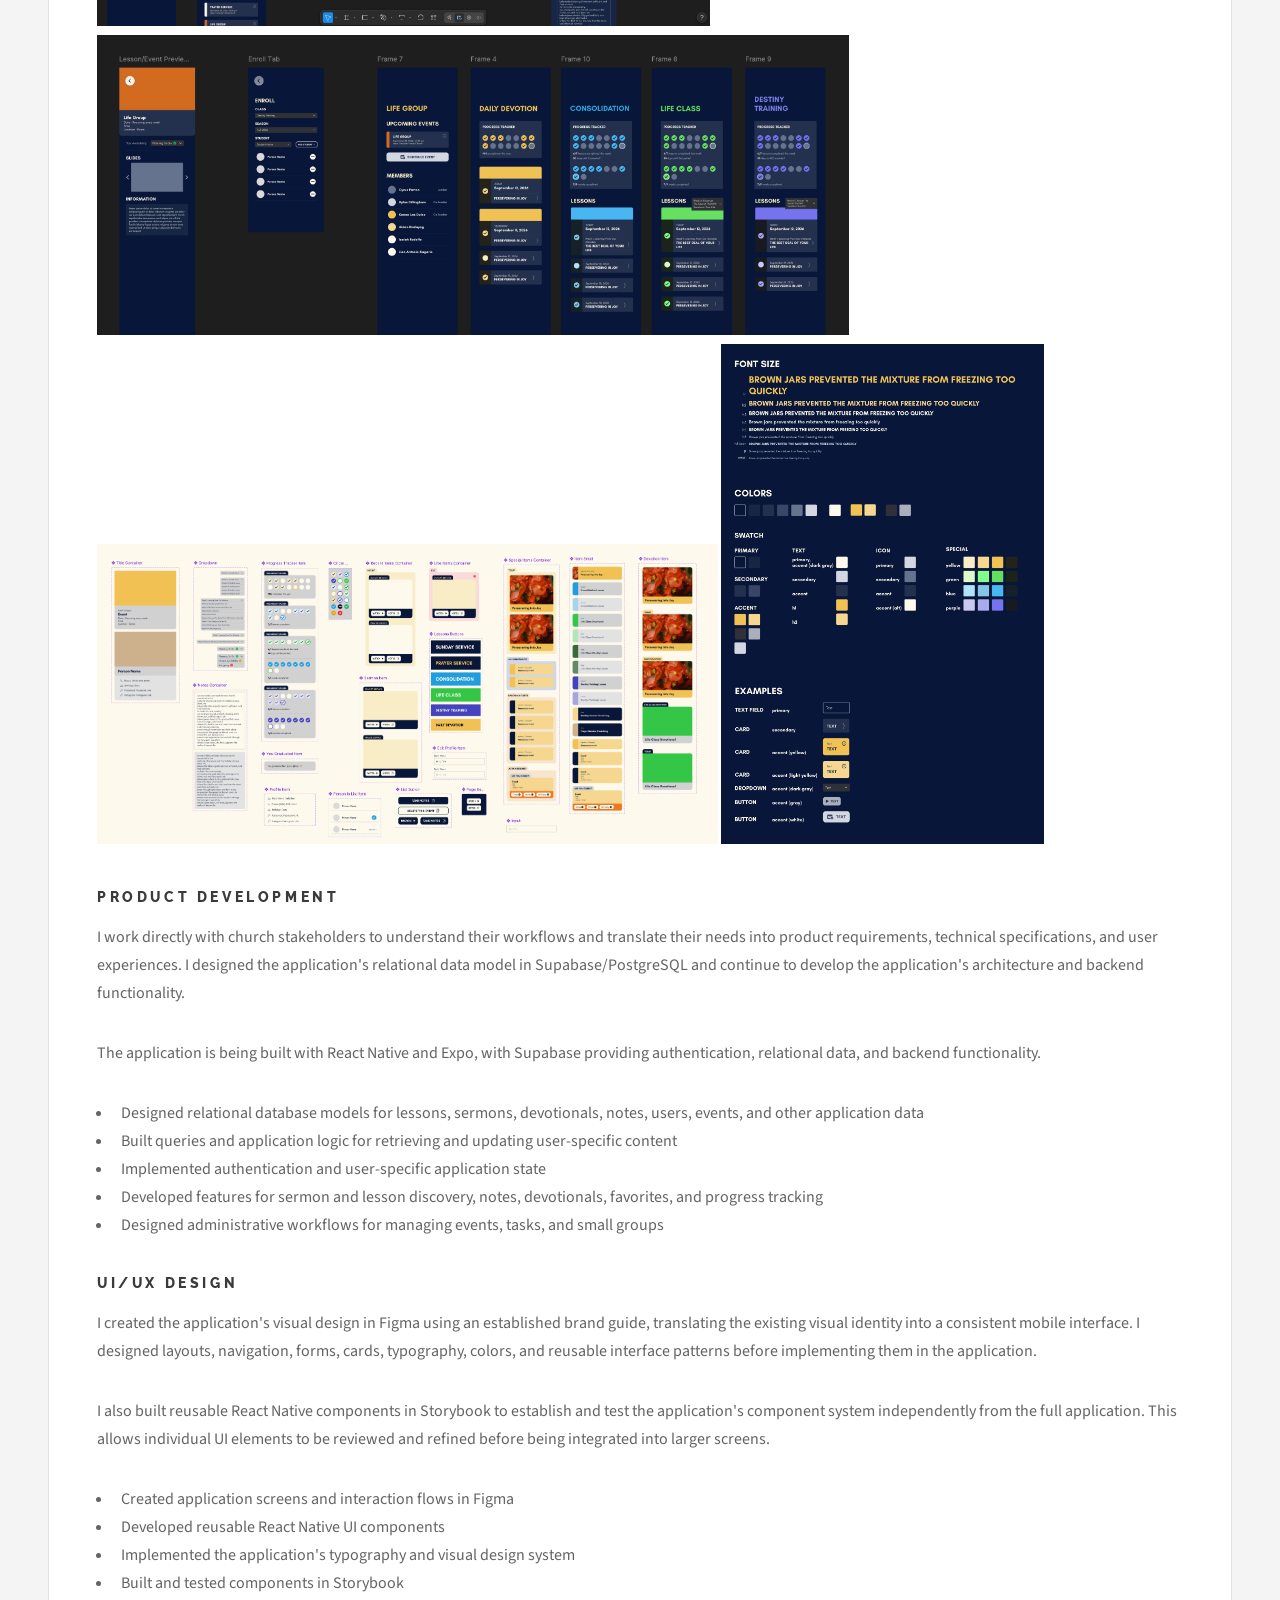
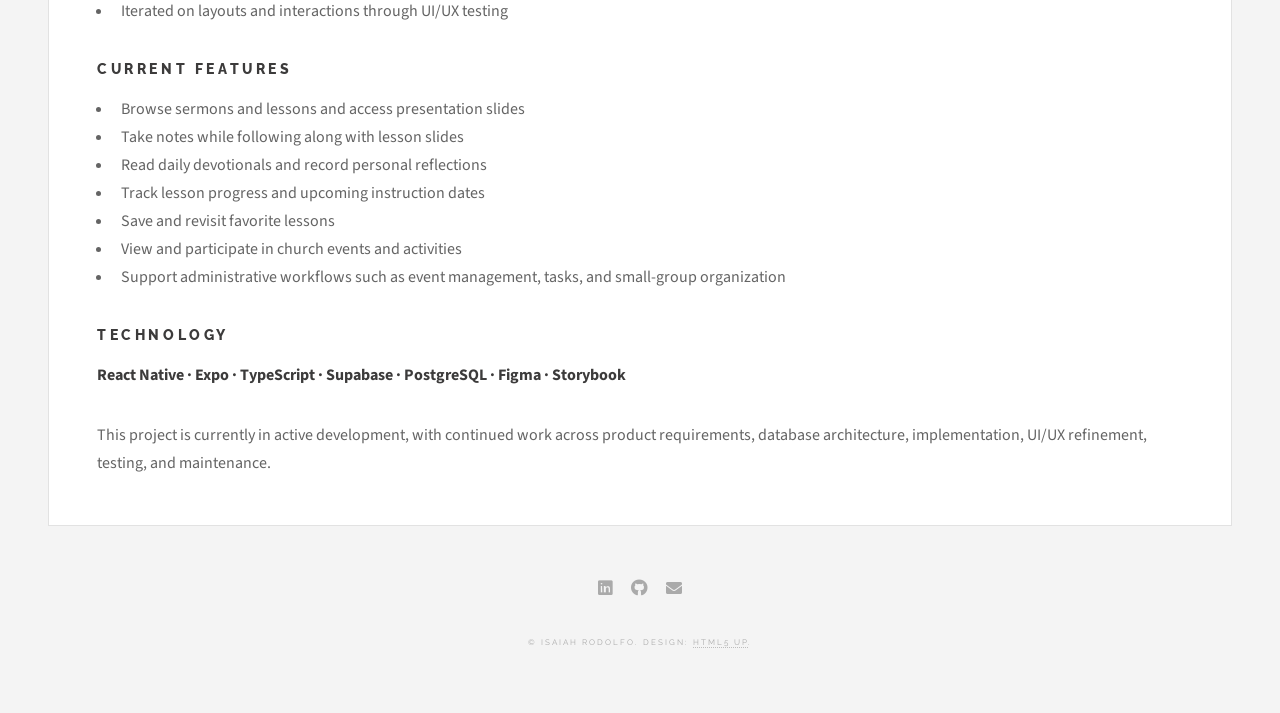
==== commit 209bf7a8: "Add a church app cover page and a survey says page" ====
--- a/church-organization-app.html
+++ b/church-organization-app.html
@@ -40,6 +40,12 @@
             </div>
           </header>
 
+          <span class="image featured"
+            ><img
+              src="images/church-organization-app/cover.jpg"
+              alt="Church Organization App Cover Page"
+          /></span>
+
           <p>
             I am leading the product development of a mobile application for my
             church, taking the project from stakeholder requirements and product
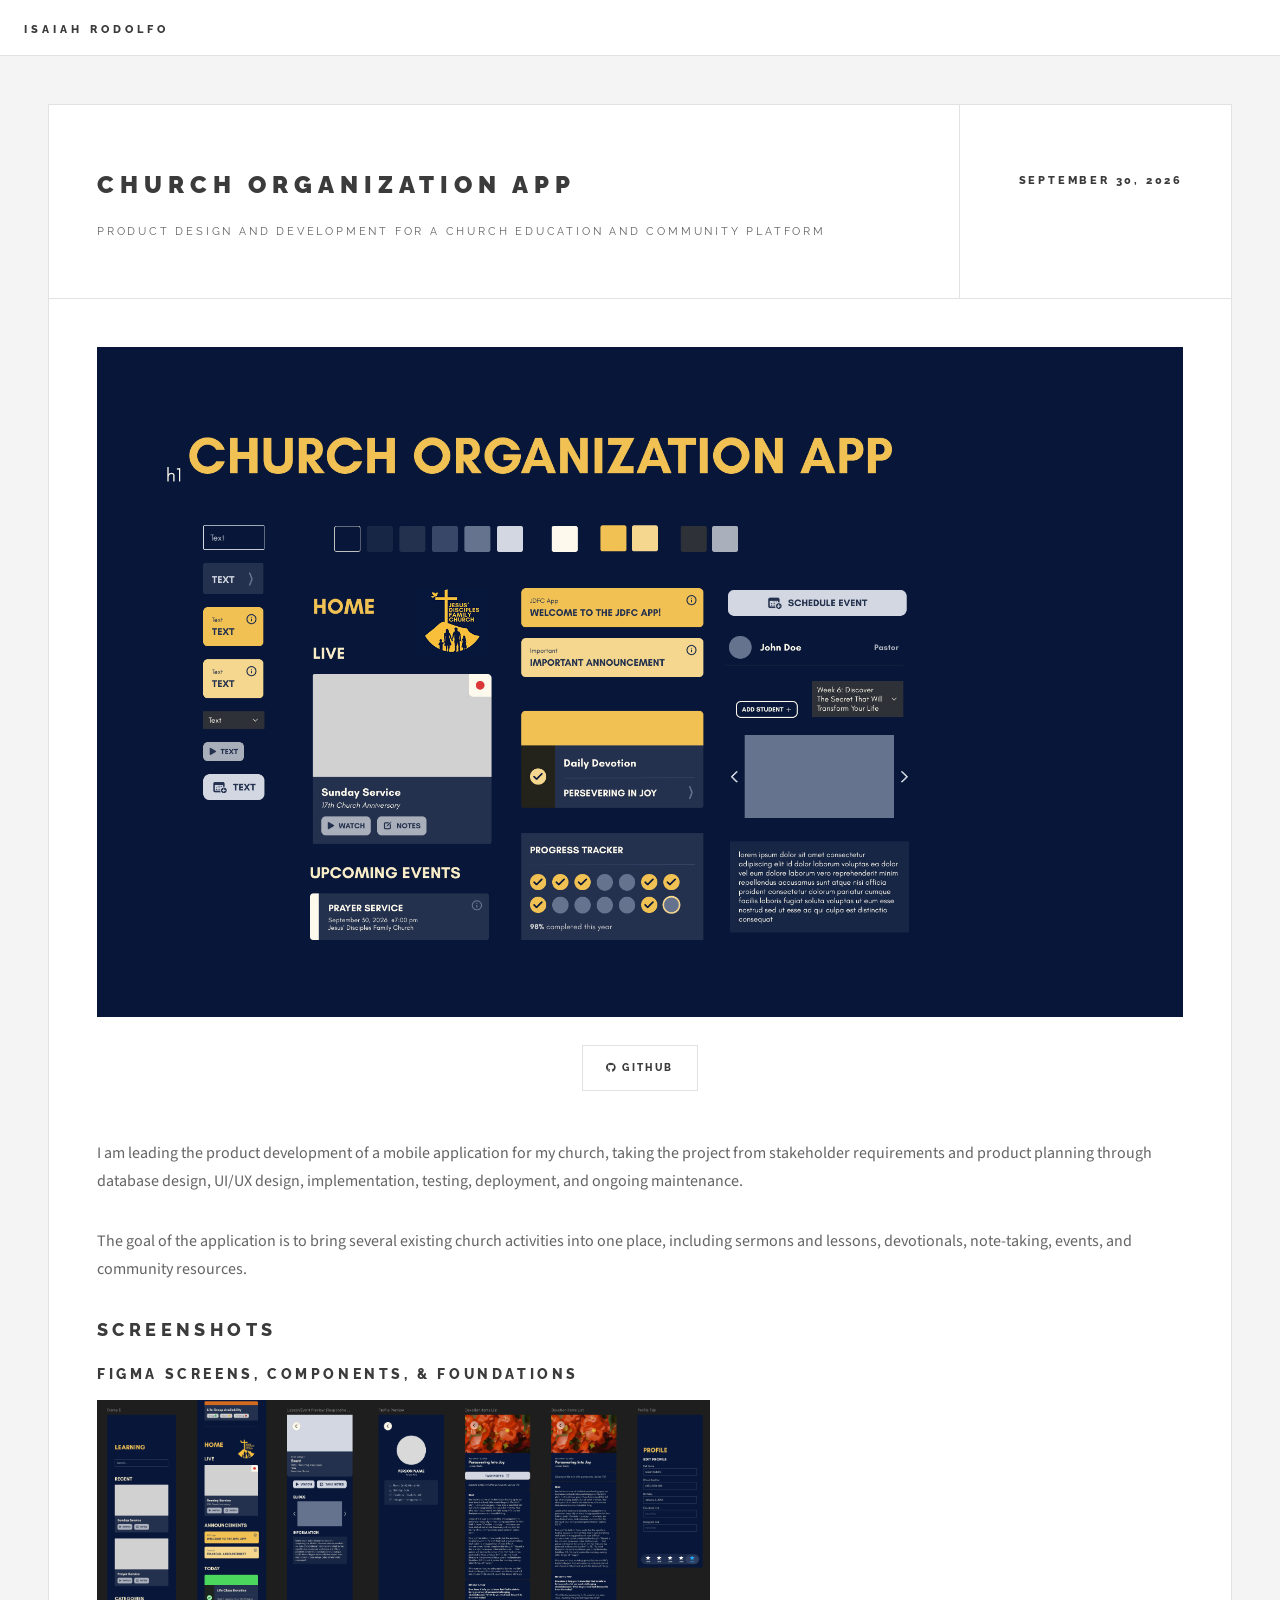
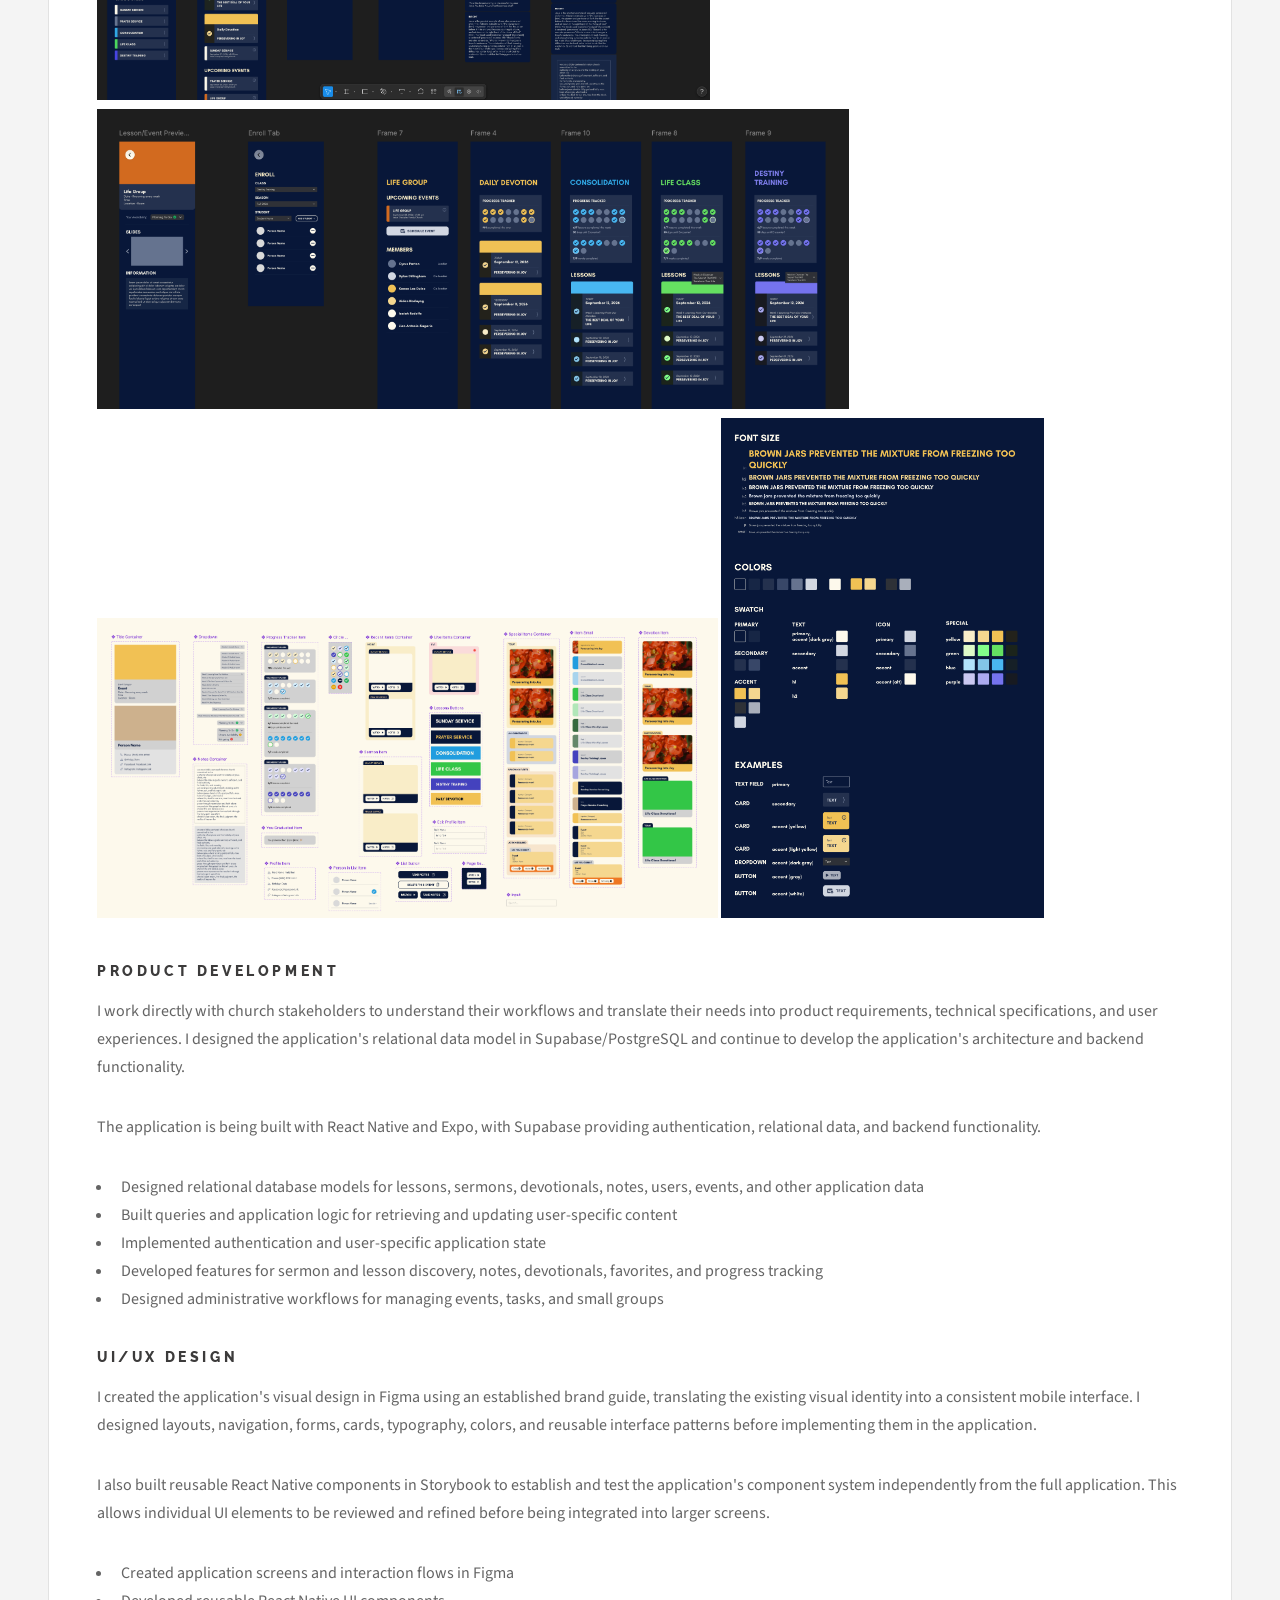
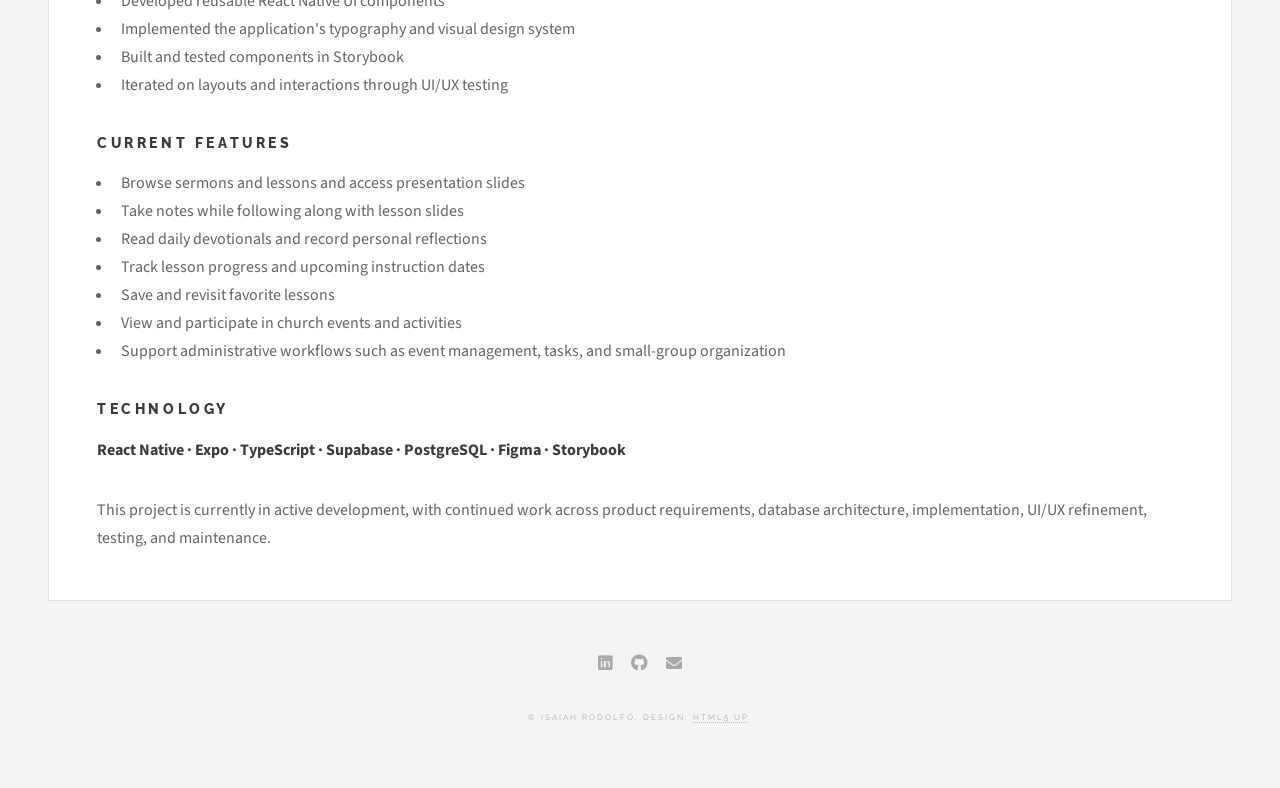
==== commit de9d099e: "Add GitHub links to every project" ====
--- a/church-organization-app.html
+++ b/church-organization-app.html
@@ -40,11 +40,16 @@
             </div>
           </header>
 
-          <span class="image featured"
-            ><img
+          <span class="image featured" style="text-align: center">
+            <img
               src="images/church-organization-app/cover.jpg"
               alt="Church Organization App Cover Page"
-          /></span>
+            />
+            <br />
+            <a href="https://github.com/isaiahrodolfo/jdfc-app" class="button"
+              ><span class="label icon brands fa-github"> GitHub</span></a
+            >
+          </span>
 
           <p>
             I am leading the product development of a mobile application for my
